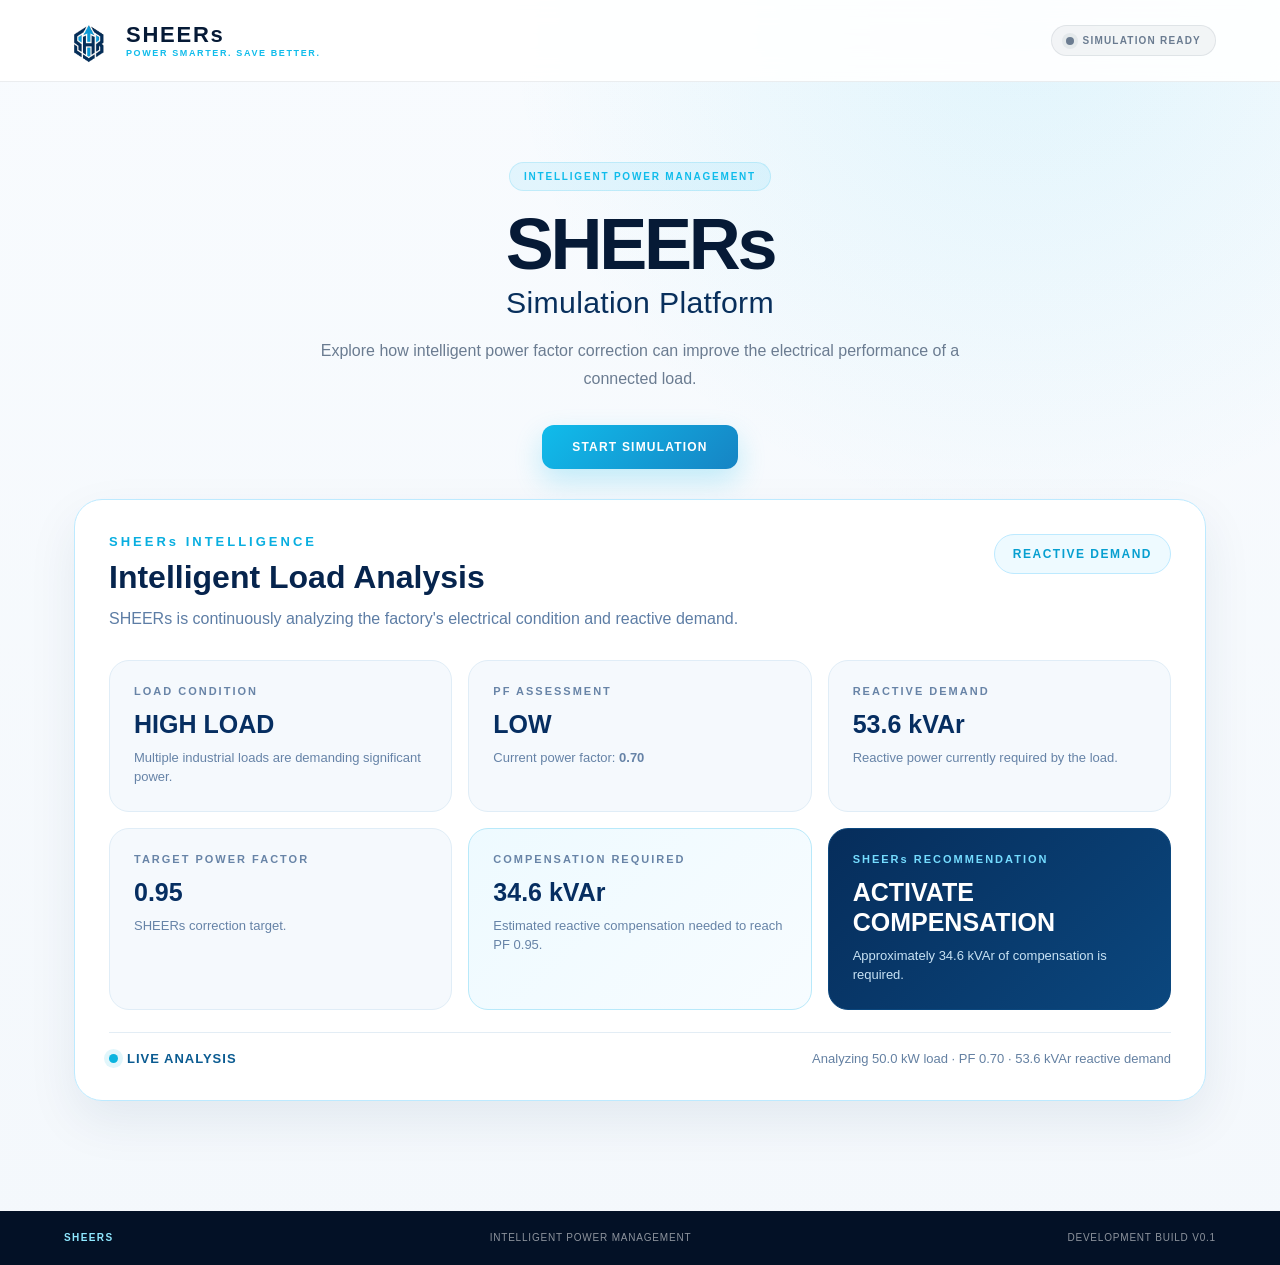
==== index.html @ 69735967 "Initial SHEERs simulator website" ====
<!DOCTYPE html>
<html lang="en">

<head>

    <meta charset="UTF-8">

    <meta
        name="viewport"
        content="width=device-width, initial-scale=1.0"
    >

    <title>SHEERs Simulator</title>

    <link
        rel="stylesheet"
        href="css/style.css"
    >

</head>


<body>

<div id="app">


    <!-- =====================================================
         HEADER
         ===================================================== -->

    <header class="app-header">

        <div class="brand">

            <img
                src="assets/sheers-logo.png"
                alt="SHEERs Logo"
                class="brand-logo"
            >

            <div class="brand-text">

                <h1>SHEERs</h1>

                <p>
                    Power Smarter. Save Better.
                </p>

            </div>

        </div>


        <div class="system-status">

            <span
                class="status-indicator"
                id="statusIndicator"
            ></span>

            <span id="systemStatus">
                SIMULATION READY
            </span>

        </div>

    </header>



    <!-- =====================================================
         MAIN APPLICATION
         ===================================================== -->

    <main class="main-content">


        <!-- =================================================
             WELCOME STATE
             ================================================= -->

        <section
            id="welcomeState"
            class="application-state active-state"
        >

            <div class="welcome-section">

                <p class="eyebrow">
                    INTELLIGENT POWER MANAGEMENT
                </p>


                <h2>

                    SHEERs

                    <span>
                        Simulation Platform
                    </span>

                </h2>


                <p class="welcome-description">

                    Explore how intelligent power factor
                    correction can improve the electrical
                    performance of a connected load.

                </p>


                <button
                    id="startSimulation"
                    class="primary-button"
                >

                    Start Simulation

                </button>

            </div>

        </section>



        <!-- =================================================
     RUNNING STATE — FACTORY SCENARIO
     ================================================= -->

<section
    id="runningState"
    class="application-state"
>

    <div class="factory-container">

        <!-- Factory Header -->

        <div class="factory-heading">

            <div>

                <p class="eyebrow">
                    INDUSTRIAL LOAD SIMULATION
                </p>

                <h2>
                    Factory Power System
                </h2>

                <p class="state-description">

                    Three common industrial loads are
                    operating simultaneously. Watch how
                    the electrical demand changes.

                </p>

            </div>


            <div class="factory-status">

                <span class="factory-status-dot"></span>

                FACTORY ONLINE

            </div>

        </div>



        <!-- Main Factory Area -->

        <div class="factory-layout">


            <!-- LOADS -->

            <div class="loads-panel">

                <div class="panel-heading">

                    <div>

                        <span class="panel-label">
                            CONNECTED LOADS
                        </span>

                        <h3>
                            Industrial Equipment
                        </h3>

                    </div>

                    <span class="load-count">
                        03 LOADS
                    </span>

                </div>



                <!-- Motor -->

                <div class="load-card">

                    <div class="load-icon">
                        M
                    </div>

                    <div class="load-information">

                        <div class="load-title-row">

                            <strong>
                                Induction Motor
                            </strong>

                            <span class="load-running">
                                RUNNING
                            </span>

                        </div>

                        <p>
                            Production drive
                        </p>

                        <div class="load-bar">

                            <span
                                style="width: 82%"
                            ></span>

                        </div>

                    </div>

                    <strong class="load-power">
                        22 kW
                    </strong>

                </div>



                <!-- Compressor -->

                <div class="load-card">

                    <div class="load-icon">
                        C
                    </div>

                    <div class="load-information">

                        <div class="load-title-row">

                            <strong>
                                Air Compressor
                            </strong>

                            <span class="load-running">
                                RUNNING
                            </span>

                        </div>

                        <p>
                            Pneumatic system
                        </p>

                        <div class="load-bar">

                            <span
                                style="width: 68%"
                            ></span>

                        </div>

                    </div>

                    <strong class="load-power">
                        18 kW
                    </strong>

                </div>



                <!-- Pump -->

                <div class="load-card">

                    <div class="load-icon">
                        P
                    </div>

                    <div class="load-information">

                        <div class="load-title-row">

                            <strong>
                                Industrial Pump
                            </strong>

                            <span class="load-running">
                                RUNNING
                            </span>

                        </div>

                        <p>
                            Cooling & circulation
                        </p>

                        <div class="load-bar">

                            <span
                                style="width: 56%"
                            ></span>

                        </div>

                    </div>

                    <strong class="load-power">
                        10 kW
                    </strong>

                </div>

            </div>



            <!-- ELECTRICAL CONDITION -->

            <div class="electrical-panel">

                <div class="panel-heading">

                    <div>

                        <span class="panel-label">
                            ELECTRICAL CONDITION
                        </span>

                        <h3>
                            Before Correction
                        </h3>

                    </div>

                    <span class="condition-badge">
                        ATTENTION
                    </span>

                </div>



                <div class="metric-main">

                    <span>
                        POWER FACTOR
                    </span>

                    <strong id="powerFactorValue">
    0.68
</strong>

                    <div class="metric-scale">

                        <span
                            style="width: 68%"
                        ></span>

                    </div>

                    <p>
                        Significant reactive demand
                    </p>

                </div>



                <div class="metric-row">

                    <div>

                        <span>
                            REAL POWER
                        </span>

                        <strong id="realPowerValue">
                            50 kW
                        </strong>

                    </div>

                    <div>

                        <span>
                            APPARENT POWER
                        </span>

                        <strong id="apparentPowerValue">
                            73.5 kVA
                        </strong>

                    </div>

                </div>



                <div class="metric-row">

                    <div>

                        <span>
                            REACTIVE POWER
                        </span>

                        <strong id="reactivePowerValue">
                            53.9 kVAr
                        </strong>

                    </div>

                    <div>

                        <span>
                            SYSTEM STATE
                        </span>

                        <strong id="systemStateValue">
                            UNCORRECTED
                        </strong>

                    </div>

                </div>



                <div class="problem-message">

                    <div class="problem-symbol">
                        !
                    </div>

                    <div>

                        <strong>
                            Reactive power is present
                        </strong>

                        <p>
                            The equipment needs more
                            apparent power than the useful
                            work alone requires.
                        </p>

                    </div>

                </div>



                <button
                    id="activateSheers"
                    class="primary-button"
                >

                    Activate SHEERs

                </button>

            </div>

        </div>



        <!-- Bottom Explanation -->

        <div class="factory-explanation">

            <span>
                WHAT'S HAPPENING?
            </span>

            <p>

                The machines are doing useful work,
                but their inductive nature also creates
                reactive power. This increases the
                apparent power the electrical system
                must supply.

            </p>

        </div>

    </div>

</section>


        <!-- =================================================
             ACTIVE STATE
             ================================================= -->

        <section
            id="activeState"
            class="application-state"
        >

            <div class="state-container">

                <p class="eyebrow">
                    SHEERs ACTIVE
                </p>


                <h2>
                    Intelligent correction enabled
                </h2>


                <p class="state-description">

                    SHEERs is actively monitoring and
                    correcting the simulated electrical system.

                </p>


                <div class="state-card active-card">

                    <div class="active-indicator">

                        <span></span>

                        SYSTEM ACTIVE

                    </div>


                    <h3>
                        Power factor correction running
                    </h3>


                    <p>
                        Electrical parameters are being
                        continuously monitored.
                    </p>

                </div>


                <button
                    id="showResults"
                    class="primary-button"
                >

                    View Results

                </button>

            </div>

        </section>



        <!-- =================================================
             RESULTS STATE
             ================================================= -->

        <section
            id="resultsState"
            class="application-state"
        >

            <div class="state-container">

                <p class="eyebrow">
                    SIMULATION RESULTS
                </p>


                <h2>
                    SHEERs Performance
                </h2>


                <p class="state-description">

                    Simulation completed successfully.

                </p>


                <div class="results-grid">


                    <div class="result-card">

                        <span>
                            POWER FACTOR
                        </span>

                        <strong>
                            0.95
                        </strong>

                    </div>


                    <div class="result-card">

                        <span>
                            APPARENT POWER
                        </span>

                        <strong>
                            52.6 kVA
                        </strong>

                    </div>


                    <div class="result-card">

                        <span>
                            REACTIVE POWER
                        </span>

                        <strong>
                            16.4 kVAr
                        </strong>

                    </div>


                    <div class="result-card">

                        <span>
                            SYSTEM STATUS
                        </span>

                        <strong>
                            OPTIMIZED
                        </strong>

                    </div>


                </div>


                <button
                    id="restartSimulation"
                    class="secondary-button"
                >

                    Run Again

                </button>

            </div>

        </section>

    </main>



    <!-- =====================================================
         FOOTER
         ===================================================== -->

    <footer class="app-footer">

        <span>
            SHEERs
        </span>

        <span>
            Intelligent Power Management
        </span>

        <span>
            DEVELOPMENT BUILD v0.1
        </span>

    </footer>


</div>


<script src="js/app.js"></script>

</body>

</html>
---- css/style.css ----
/* =========================================================
   SHEERs Simulator
   Phase 1.3 — Visual System
   ========================================================= */


/* =========================================================
   1. DESIGN TOKENS
   ========================================================= */

:root {

    /* SHEERs Brand */
    --sheers-navy: #061A36;
    --sheers-deep-navy: #031126;
    --sheers-blue: #082F5C;
    --sheers-cyan: #10BCEB;
    --sheers-light-cyan: #8FE8FF;

    /* Neutrals */
    --white: #FFFFFF;
    --off-white: #F4F8FC;
    --text-dark: #0B1F38;
    --text-muted: #6B7C91;

    /* UI */
    --border-light: rgba(16, 188, 235, 0.18);
    --card-shadow: 0 18px 50px rgba(3, 17, 38, 0.12);

    /* Shape */
    --radius-small: 10px;
    --radius-medium: 18px;
    --radius-large: 26px;

    /* Animation */
    --transition-fast: 0.2s ease;
    --transition-normal: 0.35s ease;
}


/* =========================================================
   2. RESET
   ========================================================= */

* {
    margin: 0;
    padding: 0;
    box-sizing: border-box;
}


html {
    scroll-behavior: smooth;
}


body {
    min-height: 100vh;

    font-family:
        Inter,
        "Segoe UI",
        Roboto,
        Helvetica,
        Arial,
        sans-serif;

    background: var(--off-white);

    color: var(--text-dark);

    -webkit-font-smoothing: antialiased;
}


/* =========================================================
   3. APPLICATION CONTAINER
   ========================================================= */

#app {
    min-height: 100vh;

    display: flex;
    flex-direction: column;

    background:
        radial-gradient(
            circle at 80% 0%,
            rgba(16, 188, 235, 0.10),
            transparent 32%
        ),
        linear-gradient(
            180deg,
            #F8FBFE 0%,
            #F4F8FC 100%
        );
}


/* =========================================================
   4. HEADER
   ========================================================= */

.app-header {
    width: 100%;

    min-height: 82px;

    display: flex;
    align-items: center;
    justify-content: space-between;

    padding: 0 5vw;

    background: rgba(255, 255, 255, 0.90);

    border-bottom: 1px solid rgba(6, 26, 54, 0.08);

    backdrop-filter: blur(14px);

    position: relative;
    z-index: 10;
}


/* =========================================================
   5. BRAND
   ========================================================= */

.brand {
    display: flex;
    align-items: center;

    gap: 14px;
}


.brand-logo {
    width: 48px;
    height: 48px;

    object-fit: contain;

    display: block;
}


.brand-text {
    display: flex;
    flex-direction: column;

    gap: 2px;
}


.brand-text h1 {
    font-size: 22px;

    font-weight: 800;

    letter-spacing: 0.08em;

    line-height: 1;

    color: var(--sheers-navy);
}


.brand-text p {
    font-size: 9px;

    font-weight: 600;

    letter-spacing: 0.18em;

    text-transform: uppercase;

    color: var(--sheers-cyan);
}


/* =========================================================
   6. SYSTEM STATUS
   ========================================================= */

.system-status {
    display: flex;
    align-items: center;

    gap: 9px;

    padding: 9px 14px;

    border-radius: 999px;

    background: rgba(6, 26, 54, 0.045);

    border: 1px solid rgba(6, 26, 54, 0.08);

    color: var(--text-muted);

    font-size: 10px;

    font-weight: 700;

    letter-spacing: 0.12em;

    white-space: nowrap;
}


.status-indicator {
    width: 8px;
    height: 8px;

    border-radius: 50%;

    background: var(--text-muted);

    box-shadow:
        0 0 0 4px rgba(107, 124, 145, 0.10);
}


/* =========================================================
   7. MAIN CONTENT
   ========================================================= */

.main-content {
    width: min(1200px, 90%);

    margin: 0 auto;

    flex: 1;

    display: flex;
    flex-direction: column;

    justify-content: center;

    padding: 80px 0;
}


/* =========================================================
   8. WELCOME SECTION
   ========================================================= */

.welcome-section {
    max-width: 760px;

    margin: 0 auto;

    text-align: center;
}


.eyebrow {
    display: inline-block;

    margin-bottom: 18px;

    padding: 8px 14px;

    border-radius: 999px;

    background: rgba(16, 188, 235, 0.09);

    border: 1px solid rgba(16, 188, 235, 0.16);

    color: var(--sheers-cyan);

    font-size: 10px;

    font-weight: 800;

    letter-spacing: 0.18em;

    text-transform: uppercase;
}


.welcome-section h2 {
    margin-bottom: 20px;

    font-size: clamp(42px, 6vw, 72px);

    line-height: 0.98;

    font-weight: 800;

    letter-spacing: -0.045em;

    color: var(--sheers-navy);
}


.welcome-section h2 span {
    display: block;

    margin-top: 8px;

    font-size: 0.42em;

    font-weight: 500;

    letter-spacing: 0.01em;

    color: var(--sheers-blue);
}


.welcome-description {
    max-width: 650px;

    margin: 0 auto 32px;

    font-size: 16px;

    line-height: 1.75;

    color: var(--text-muted);
}


/* =========================================================
   9. PRIMARY BUTTON
   ========================================================= */

/* =========================================================
   PRIMARY BUTTON SYSTEM
   ========================================================= */

.primary-button {

    display: inline-flex;

    align-items: center;
    justify-content: center;

    min-width: 190px;

    padding: 15px 30px;

    border: none;

    border-radius: 12px;

    background:
        linear-gradient(
            135deg,
            var(--sheers-cyan),
            #1684C4
        );

    color: var(--white);

    font-family: inherit;

    font-size: 12px;

    font-weight: 800;

    letter-spacing: 0.10em;

    text-transform: uppercase;

    cursor: pointer;

    box-shadow:
        0 12px 28px
        rgba(16, 188, 235, 0.24);

    transition:
        transform 0.2s ease,
        box-shadow 0.2s ease,
        filter 0.2s ease;

}


.primary-button:hover {

    transform: translateY(-3px);

    box-shadow:
        0 17px 35px
        rgba(16, 188, 235, 0.32);

    filter: brightness(1.06);

}


.primary-button:active {

    transform: translateY(-1px);

    box-shadow:
        0 9px 20px
        rgba(16, 188, 235, 0.22);

}


.primary-button:focus-visible {

    outline: 3px solid
        rgba(16, 188, 235, 0.25);

    outline-offset: 4px;

}


/* =========================================================
   10. SIMULATION AREA
   ========================================================= */

.simulation-area {
    width: 100%;

    margin-top: 60px;
}


.placeholder-card {
    width: min(720px, 100%);

    margin: 0 auto;

    padding: 34px;

    text-align: center;

    background: rgba(255, 255, 255, 0.82);

    border: 1px solid var(--border-light);

    border-radius: var(--radius-medium);

    box-shadow: var(--card-shadow);

    backdrop-filter: blur(12px);

    animation: cardAppear 0.4s ease;
}


.placeholder-card h3 {
    margin-bottom: 10px;

    color: var(--sheers-navy);

    font-size: 20px;

    font-weight: 750;
}


.placeholder-card p {
    color: var(--text-muted);

    font-size: 14px;

    line-height: 1.6;
}


/* =========================================================
   11. FOOTER
   ========================================================= */

.app-footer {
    min-height: 54px;

    width: 100%;

    display: flex;
    align-items: center;
    justify-content: space-between;

    padding: 0 5vw;

    background: var(--sheers-deep-navy);

    color: rgba(255, 255, 255, 0.55);

    font-size: 10px;

    letter-spacing: 0.08em;

    text-transform: uppercase;
}


.app-footer span:first-child {
    color: var(--sheers-light-cyan);

    font-weight: 800;

    letter-spacing: 0.14em;
}


/* =========================================================
   12. ANIMATIONS
   ========================================================= */

@keyframes cardAppear {

    from {
        opacity: 0;

        transform: translateY(12px);
    }

    to {
        opacity: 1;

        transform: translateY(0);
    }
}


/* =========================================================
   13. RESPONSIVE DESIGN
   ========================================================= */

@media (max-width: 700px) {

    .app-header {
        min-height: 72px;

        padding: 0 22px;
    }


    .brand-logo {
        width: 40px;
        height: 40px;
    }


    .brand-text h1 {
        font-size: 18px;
    }


    .brand-text p {
        display: none;
    }


    .system-status {
        padding: 7px 10px;

        font-size: 8px;
    }


    .main-content {
        width: 88%;

        padding: 60px 0;
    }


    .welcome-section h2 {
        font-size: 48px;
    }


    .welcome-description {
        font-size: 14px;
    }


    .app-footer {
        min-height: auto;

        padding: 18px 22px;

        flex-direction: column;

        gap: 8px;

        text-align: center;
    }
}
/* =========================================================
   SHEERs Responsive Foundation
   Mobile + Tablet Optimization
   ========================================================= */

@media (max-width: 900px) {

    .main-content {
        width: min(92%, 760px);
        padding: 65px 0;
    }

    .welcome-section {
        max-width: 680px;
    }

    .welcome-section h2 {
        font-size: clamp(42px, 9vw, 64px);
    }

    .simulation-area {
        margin-top: 45px;
    }
}


@media (max-width: 600px) {

    body {
        overflow-x: hidden;
    }

    .app-header {
        min-height: 68px;
        padding: 0 18px;
    }

    .brand {
        gap: 10px;
    }

    .brand-logo {
        width: 38px;
        height: 38px;
    }

    .brand-text h1 {
        font-size: 18px;
    }

    .system-status {
        padding: 7px 9px;
        gap: 6px;
        font-size: 8px;
        letter-spacing: 0.08em;
    }

    .status-indicator {
        width: 7px;
        height: 7px;
    }

    .main-content {
        width: 90%;
        padding: 55px 0 45px;
    }

    .eyebrow {
        margin-bottom: 16px;
        padding: 7px 11px;
        font-size: 8px;
        letter-spacing: 0.14em;
    }

    .welcome-section h2 {
        font-size: clamp(40px, 13vw, 58px);
        letter-spacing: -0.05em;
    }

    .welcome-section h2 span {
        margin-top: 10px;
        font-size: 0.40em;
        line-height: 1.2;
    }

    .welcome-description {
        margin-bottom: 28px;
        font-size: 14px;
        line-height: 1.65;
    }

    #startSimulation {
        width: 100%;
        max-width: 320px;
        padding: 15px 22px;
    }

    .simulation-area {
        margin-top: 38px;
    }

    .placeholder-card {
        padding: 26px 20px;
        border-radius: 16px;
    }

    .placeholder-card h3 {
        font-size: 18px;
    }

    .placeholder-card p {
        font-size: 13px;
    }

    .app-footer {
        padding: 18px 20px;
        gap: 7px;
        font-size: 8px;
        line-height: 1.5;
    }
}


@media (max-width: 380px) {

    .app-header {
        padding: 0 14px;
    }

    .brand-logo {
        width: 34px;
        height: 34px;
    }

    .brand-text h1 {
        font-size: 16px;
    }

    .system-status {
        padding: 6px 7px;
        font-size: 7px;
    }

    .main-content {
        width: 92%;
    }

    .welcome-section h2 {
        font-size: 39px;
    }

    .welcome-description {
        font-size: 13px;
    }
}
/* =========================================================
   Application States
   ========================================================= */

.application-state {
    display: none;
    width: 100%;
}


.application-state.active-state {
    display: block;

    animation: stateEnter 0.45s ease;
}


/* =========================================================
   State Containers
   ========================================================= */

.state-container {

    width: min(1000px, 100%);

    margin: 0 auto;

    text-align: center;
}


.state-container h2 {

    margin-bottom: 18px;

    font-size: clamp(
        36px,
        5vw,
        58px
    );

    line-height: 1;

    font-weight: 800;

    letter-spacing: -0.04em;

    color: var(--sheers-navy);

}


.state-description {

    max-width: 620px;

    margin: 0 auto 35px;

    color: var(--text-muted);

    font-size: 15px;

    line-height: 1.7;

}


/* =========================================================
   State Card
   ========================================================= */

.state-card {

    width: min(650px, 100%);

    margin: 0 auto 30px;

    padding: 40px 30px;

    background: rgba(
        255,
        255,
        255,
        0.85
    );

    border:

        1px solid
        var(--border-light);

    border-radius:
        var(--radius-medium);

    box-shadow:
        var(--card-shadow);

}


.state-card h3 {

    margin-bottom: 10px;

    color: var(--sheers-navy);

    font-size: 20px;

}


.state-card p {

    color: var(--text-muted);

    font-size: 14px;

}


/* =========================================================
   Loading Orb
   ========================================================= */

.loading-orb {

    width: 70px;

    height: 70px;

    margin: 0 auto 25px;

    display: flex;

    align-items: center;

    justify-content: center;

    border-radius: 50%;

    background:

        rgba(
            16,
            188,
            235,
            0.08
        );

    border:

        1px solid
        rgba(
            16,
            188,
            235,
            0.25
        );

}


.loading-orb span {

    width: 18px;

    height: 18px;

    border-radius: 50%;

    background:
        var(--sheers-cyan);

    box-shadow:

        0 0 20px
        rgba(
            16,
            188,
            235,
            0.7
        );

    animation:
        pulseOrb 1.5s
        infinite ease-in-out;

}


/* =========================================================
   Active System
   ========================================================= */

.active-card {

    border-color:
        rgba(
            16,
            188,
            235,
            0.35
        );

}


.active-indicator {

    display: inline-flex;

    align-items: center;

    gap: 8px;

    margin-bottom: 22px;

    padding: 8px 13px;

    border-radius: 999px;

    background:

        rgba(
            16,
            188,
            235,
            0.08
        );

    color:
        var(--sheers-cyan);

    font-size: 9px;

    font-weight: 800;

    letter-spacing: 0.13em;

}


.active-indicator span {

    width: 7px;

    height: 7px;

    border-radius: 50%;

    background:
        var(--sheers-cyan);

    box-shadow:

        0 0 10px
        rgba(
            16,
            188,
            235,
            0.7
        );

}


/* =========================================================
   Results Grid
   ========================================================= */

.results-grid {

    width: 100%;

    display: grid;

    grid-template-columns:
        repeat(
            4,
            1fr
        );

    gap: 16px;

    margin-bottom: 32px;

}


.result-card {

    padding: 26px 18px;

    background:
        rgba(
            255,
            255,
            255,
            0.88
        );

    border:
        1px solid
        var(--border-light);

    border-radius:
        var(--radius-medium);

    box-shadow:
        0 12px 35px
        rgba(
            3,
            17,
            38,
            0.08
        );

}


.result-card span {

    display: block;

    margin-bottom: 12px;

    color:
        var(--text-muted);

    font-size: 9px;

    font-weight: 800;

    letter-spacing: 0.12em;

}


.result-card strong {

    display: block;

    color:
        var(--sheers-navy);

    font-size: 24px;

    font-weight: 800;

}


/* =========================================================
   Secondary Button
   ========================================================= */

.secondary-button {

    padding: 13px 26px;

    border:

        1px solid
        rgba(
            6,
            26,
            54,
            0.15
        );

    border-radius: 11px;

    background:
        transparent;

    color:
        var(--sheers-navy);

    font-size: 12px;

    font-weight: 800;

    letter-spacing: 0.08em;

    text-transform: uppercase;

    cursor: pointer;

    transition:
        background
        var(--transition-fast),

        border-color
        var(--transition-fast),

        transform
        var(--transition-fast);

}


.secondary-button:hover {

    background:
        rgba(
            16,
            188,
            235,
            0.06
        );

    border-color:
        rgba(
            16,
            188,
            235,
            0.30
        );

    transform:
        translateY(-1px);

}


/* =========================================================
   Status Indicator Active
   ========================================================= */

.status-indicator.status-active {

    background:
        var(--sheers-cyan);

    box-shadow:

        0 0 0 4px
        rgba(
            16,
            188,
            235,
            0.12
        ),

        0 0 12px
        rgba(
            16,
            188,
            235,
            0.6
        );

}


/* =========================================================
   Animations
   ========================================================= */

@keyframes stateEnter {

    from {

        opacity: 0;

        transform:
            translateY(14px);

    }

    to {

        opacity: 1;

        transform:
            translateY(0);

    }

}


@keyframes pulseOrb {

    0%,
    100% {

        transform:
            scale(0.85);

        opacity: 0.65;

    }

    50% {

        transform:
            scale(1.15);

        opacity: 1;

    }

}


/* =========================================================
   Responsive Results
   ========================================================= */

@media (max-width: 800px) {

    .results-grid {

        grid-template-columns:
            repeat(
                2,
                1fr
            );

    }

}


@media (max-width: 520px) {

    .state-card {

        padding: 30px 20px;

    }


    .results-grid {

        grid-template-columns:
            1fr;

    }


    .result-card {

        padding: 22px;

    }

}
/* =========================================================
   PHASE 1.5 — FACTORY POWER SCENARIO
   ========================================================= */


/* =========================================================
   Factory Container
   ========================================================= */

.factory-container {

    width: min(1120px, 100%);

    margin: 0 auto;

}


.factory-heading {

    display: flex;

    align-items: flex-end;

    justify-content: space-between;

    gap: 30px;

    margin-bottom: 38px;

}


.factory-heading h2 {

    margin-bottom: 12px;

    font-size: clamp(
        34px,
        5vw,
        54px
    );

    line-height: 1;

    font-weight: 800;

    letter-spacing: -0.04em;

    color:
        var(--sheers-navy);

}


.factory-status {

    display: inline-flex;

    align-items: center;

    gap: 9px;

    padding: 10px 14px;

    border-radius: 999px;

    background:
        rgba(
            16,
            188,
            235,
            0.07
        );

    border:
        1px solid
        rgba(
            16,
            188,
            235,
            0.18
        );

    color:
        var(--sheers-blue);

    font-size: 9px;

    font-weight: 800;

    letter-spacing: 0.12em;

    white-space: nowrap;

}


.factory-status-dot {

    width: 8px;

    height: 8px;

    border-radius: 50%;

    background:
        var(--sheers-cyan);

    box-shadow:

        0 0 12px
        rgba(
            16,
            188,
            235,
            0.65
        );

}


/* =========================================================
   Main Factory Layout
   ========================================================= */

.factory-layout {

    display: grid;

    grid-template-columns:
        1fr 1fr;

    gap: 20px;

}


/* =========================================================
   Panels
   ========================================================= */

.loads-panel,
.electrical-panel {

    padding: 28px;

    background:
        rgba(
            255,
            255,
            255,
            0.88
        );

    border:
        1px solid
        var(--border-light);

    border-radius:
        var(--radius-medium);

    box-shadow:
        var(--card-shadow);

}


.panel-heading {

    display: flex;

    align-items: flex-start;

    justify-content: space-between;

    gap: 15px;

    margin-bottom: 24px;

}


.panel-label {

    display: block;

    margin-bottom: 7px;

    color:
        var(--sheers-cyan);

    font-size: 9px;

    font-weight: 800;

    letter-spacing: 0.14em;

}


.panel-heading h3 {

    color:
        var(--sheers-navy);

    font-size: 19px;

    font-weight: 800;

}


.load-count {

    padding: 7px 9px;

    border-radius: 7px;

    background:
        var(--off-white);

    color:
        var(--text-muted);

    font-size: 8px;

    font-weight: 800;

    letter-spacing: 0.08em;

}


/* =========================================================
   Load Cards
   ========================================================= */

.load-card {

    display: grid;

    grid-template-columns:
        42px 1fr auto;

    align-items: center;

    gap: 14px;

    padding: 16px 0;

    border-bottom:
        1px solid
        rgba(
            6,
            26,
            54,
            0.07
        );

}


.load-card:last-child {

    border-bottom: none;

}


.load-icon {

    width: 42px;

    height: 42px;

    display: flex;

    align-items: center;

    justify-content: center;

    border-radius: 11px;

    background:
        linear-gradient(
            135deg,
            var(--sheers-navy),
            var(--sheers-blue)
        );

    color:
        var(--sheers-light-cyan);

    font-size: 14px;

    font-weight: 800;

}


.load-information {

    min-width: 0;

}


.load-title-row {

    display: flex;

    align-items: center;

    gap: 9px;

    margin-bottom: 4px;

}


.load-title-row strong {

    color:
        var(--sheers-navy);

    font-size: 13px;

}


.load-running {

    padding: 3px 6px;

    border-radius: 5px;

    background:
        rgba(
            16,
            188,
            235,
            0.08
        );

    color:
        var(--sheers-cyan);

    font-size: 7px;

    font-weight: 800;

    letter-spacing: 0.08em;

}


.load-information p {

    margin-bottom: 9px;

    color:
        var(--text-muted);

    font-size: 10px;

}


.load-bar {

    width: 100%;

    height: 5px;

    overflow: hidden;

    border-radius: 999px;

    background:
        rgba(
            6,
            26,
            54,
            0.07
        );

}


.load-bar span {

    display: block;

    height: 100%;

    border-radius: inherit;

    background:
        linear-gradient(
            90deg,
            var(--sheers-blue),
            var(--sheers-cyan)
        );

}


.load-power {

    color:
        var(--sheers-navy);

    font-size: 13px;

    white-space: nowrap;

}


/* =========================================================
   Electrical Metrics
   ========================================================= */

.metric-main {

    padding: 22px;

    margin-bottom: 16px;

    border-radius: 14px;

    background:
        linear-gradient(
            135deg,
            rgba(
                6,
                26,
                54,
                0.04
            ),
            rgba(
                16,
                188,
                235,
                0.07
            )
        );

}


.metric-main > span {

    display: block;

    margin-bottom: 4px;

    color:
        var(--text-muted);

    font-size: 9px;

    font-weight: 800;

    letter-spacing: 0.12em;

}


.metric-main strong {

    display: block;

    margin-bottom: 12px;

    color:
        var(--sheers-navy);

    font-size: 42px;

    font-weight: 800;

    line-height: 1;

}


.metric-scale {

    width: 100%;

    height: 7px;

    margin-bottom: 9px;

    overflow: hidden;

    border-radius: 999px;

    background:
        rgba(
            6,
            26,
            54,
            0.08
        );

}


.metric-scale span {

    display: block;

    height: 100%;

    border-radius: inherit;

    background:
        linear-gradient(
            90deg,
            var(--sheers-blue),
            var(--sheers-cyan)
        );

}


.metric-main p {

    color:
        var(--text-muted);

    font-size: 10px;

}


/* =========================================================
   Metric Rows
   ========================================================= */

.metric-row {

    display: grid;

    grid-template-columns:
        1fr 1fr;

    gap: 12px;

    margin-bottom: 12px;

}


.metric-row > div {

    padding: 15px;

    border-radius: 11px;

    background:
        var(--off-white);

}


.metric-row span {

    display: block;

    margin-bottom: 6px;

    color:
        var(--text-muted);

    font-size: 8px;

    font-weight: 800;

    letter-spacing: 0.09em;

}


.metric-row strong {

    color:
        var(--sheers-navy);

    font-size: 15px;

    font-weight: 800;

}


/* =========================================================
   Problem Message
   ========================================================= */

.problem-message {

    display: flex;

    align-items: flex-start;

    gap: 13px;

    margin: 20px 0 22px;

    padding: 15px;

    border-radius: 12px;

    background:
        rgba(
            6,
            26,
            54,
            0.045
        );

    border:
        1px solid
        rgba(
            6,
            26,
            54,
            0.07
        );

}


.problem-symbol {

    width: 28px;

    height: 28px;

    flex-shrink: 0;

    display: flex;

    align-items: center;

    justify-content: center;

    border-radius: 50%;

    background:
        var(--sheers-navy);

    color:
        var(--sheers-light-cyan);

    font-size: 13px;

    font-weight: 900;

}


.problem-message strong {

    display: block;

    margin-bottom: 5px;

    color:
        var(--sheers-navy);

    font-size: 11px;

}


.problem-message p {

    color:
        var(--text-muted);

    font-size: 10px;

    line-height: 1.5;

}


/* =========================================================
   Factory Explanation
   ========================================================= */

.factory-explanation {

    display: flex;

    align-items: center;

    gap: 20px;

    margin-top: 20px;

    padding: 18px 22px;

    border-left:
        3px solid
        var(--sheers-cyan);

    background:
        rgba(
            16,
            188,
            235,
            0.045
        );

}


.factory-explanation > span {

    flex-shrink: 0;

    color:
        var(--sheers-cyan);

    font-size: 8px;

    font-weight: 900;

    letter-spacing: 0.13em;

}


.factory-explanation p {

    color:
        var(--text-muted);

    font-size: 11px;

    line-height: 1.55;

}


/* =========================================================
   Responsive Factory Layout
   ========================================================= */

@media (max-width: 850px) {

    .factory-layout {

        grid-template-columns:
            1fr;

    }

}


@media (max-width: 600px) {

    .factory-heading {

        align-items: flex-start;

        flex-direction: column;

        gap: 15px;

        margin-bottom: 25px;

    }


    .loads-panel,
    .electrical-panel {

        padding: 20px;

    }


    .load-card {

        grid-template-columns:
            38px 1fr;

    }


    .load-icon {

        width: 38px;

        height: 38px;

    }


    .load-power {

        grid-column: 2;

    }


    .metric-main {

        padding: 18px;

    }


    .metric-main strong {

        font-size: 36px;

    }


    .metric-row {

        grid-template-columns:
            1fr;

    }


    .factory-explanation {

        align-items: flex-start;

        flex-direction: column;

        gap: 7px;

    }

}
/* =========================================================
   PHASE 1.7 — SHEERs ACTIVATION EXPERIENCE
   ========================================================= */

.sheers-active-panel {
    width: min(100%, 1100px);
    margin: 0 auto;
    text-align: center;
    padding: 30px 20px 50px;
}


.sheers-stage-badge {
    display: inline-flex;
    align-items: center;
    padding: 10px 18px;
    border-radius: 999px;

    background: #e8f8ff;
    border: 1px solid #bdeeff;

    color: #08aee0;

    font-size: 13px;
    font-weight: 800;

    letter-spacing: 1.8px;
}


.sheers-active-title {
    margin: 28px 0 10px;

    color: #061a3a;

    font-size: clamp(
        38px,
        5vw,
        68px
    );

    line-height: 1.05;
}


.sheers-active-subtitle {
    max-width: 760px;
    margin: 0 auto 35px;

    color: #617797;

    font-size: 17px;
    line-height: 1.6;
}


.sheers-process-card {

    max-width: 900px;

    margin: 0 auto;

    padding: 38px;

    background: #ffffff;

    border: 1px solid #c9edff;

    border-radius: 28px;

    box-shadow:
        0 25px 70px rgba(
            7,
            47,
            92,
            0.10
        );
}


.sheers-process-status {

    color: #071d40;

    font-size: 23px;

    font-weight: 800;

    letter-spacing: 0.5px;
}


.sheers-process-message {

    margin-top: 10px;

    color: #66809e;

    font-size: 16px;

    line-height: 1.5;

    min-height: 48px;
}


.sheers-progress {

    width: 100%;

    height: 8px;

    margin: 28px 0 32px;

    background: #e8eef4;

    border-radius: 999px;

    overflow: hidden;
}


.sheers-progress-bar {

    width: 0%;

    height: 100%;

    background: linear-gradient(
        90deg,
        #073568,
        #10b7e5
    );

    border-radius: 999px;

    transition:
        width 0.45s ease;
}


.sheers-electrical-readings {

    display: grid;

    grid-template-columns:
        repeat(3, 1fr);

    gap: 16px;

    margin-top: 20px;
}


.sheers-reading {

    padding: 22px;

    background: #f4f8fc;

    border-radius: 18px;

    text-align: left;
}


.sheers-reading span {

    display: block;

    margin-bottom: 9px;

    color: #7087a1;

    font-size: 11px;

    font-weight: 800;

    letter-spacing: 1.4px;
}


.sheers-reading strong {

    color: #071d40;

    font-size: 27px;
}


.sheers-switching {

    display: grid;

    grid-template-columns:
        repeat(3, 1fr);

    gap: 14px;

    margin-top: 18px;
}


.sheers-switch {

    display: flex;

    justify-content: space-between;

    align-items: center;

    padding: 15px 17px;

    border: 1px solid #d8e7f0;

    border-radius: 14px;

    background: #ffffff;
}


.sheers-switch span {

    color: #617894;

    font-size: 12px;

    font-weight: 700;
}


.sheers-switch strong {

    color: #8795a5;

    font-size: 12px;

    letter-spacing: 1px;
}


#phase17Results {

    margin-top: 30px;

    min-width: 230px;
}


#phase17Results:disabled {

    opacity: 0.55;

    cursor: not-allowed;
}


@media (
    max-width: 700px
) {

    .sheers-process-card {

        padding: 24px 18px;

        border-radius: 20px;

    }


    .sheers-electrical-readings {

        grid-template-columns: 1fr;

    }


    .sheers-switching {

        grid-template-columns: 1fr;

    }


    .sheers-reading {

        text-align: center;

    }


    .sheers-active-title {

        font-size: 38px;

    }

}
/* =========================================================
   PHASE 1.8 — LIVE ELECTRICAL VISUALIZATION
   ========================================================= */

.sheers-waveform-card {

    margin-top: 24px;

    padding: 26px;

    background: #ffffff;

    border: 1px solid #c9edff;

    border-radius: 22px;

    text-align: left;

}


.sheers-waveform-header {

    display: flex;

    justify-content: space-between;

    align-items: center;

    gap: 20px;

    margin-bottom: 20px;

}


.sheers-waveform-label {

    display: block;

    margin-bottom: 6px;

    color: #08aee0;

    font-size: 11px;

    font-weight: 800;

    letter-spacing: 1.5px;

}


.sheers-waveform-header h3 {

    margin: 0;

    color: #071d40;

    font-size: 20px;

}


.phase-angle-display {

    padding: 10px 15px;

    border-radius: 999px;

    background: #eef8fc;

    border: 1px solid #ccecf7;

    color: #073568;

    font-size: 12px;

    font-weight: 800;

    white-space: nowrap;

}


.sheers-waveform {

    width: 100%;

    height: 230px;

    overflow: hidden;

    border-radius: 16px;

}


#powerFactorCanvas {

    display: block;

    width: 100%;

    height: 100%;

}


.sheers-waveform-legend {

    display: flex;

    gap: 25px;

    margin-top: 14px;

}


.sheers-waveform-legend span {

    display: flex;

    align-items: center;

    gap: 8px;

    color: #637b96;

    font-size: 12px;

    font-weight: 700;

}


.wave-dot {

    width: 9px;

    height: 9px;

    border-radius: 50%;

    display: inline-block;

}


.voltage-dot {

    background: #073568;

}


.current-dot {

    background: #10b7e5;

}


@media (
    max-width: 700px
) {

    .sheers-waveform-card {

        padding: 18px;

    }


    .sheers-waveform-header {

        flex-direction: column;

        align-items: flex-start;

    }


    .sheers-waveform {

        height: 180px;

    }

}
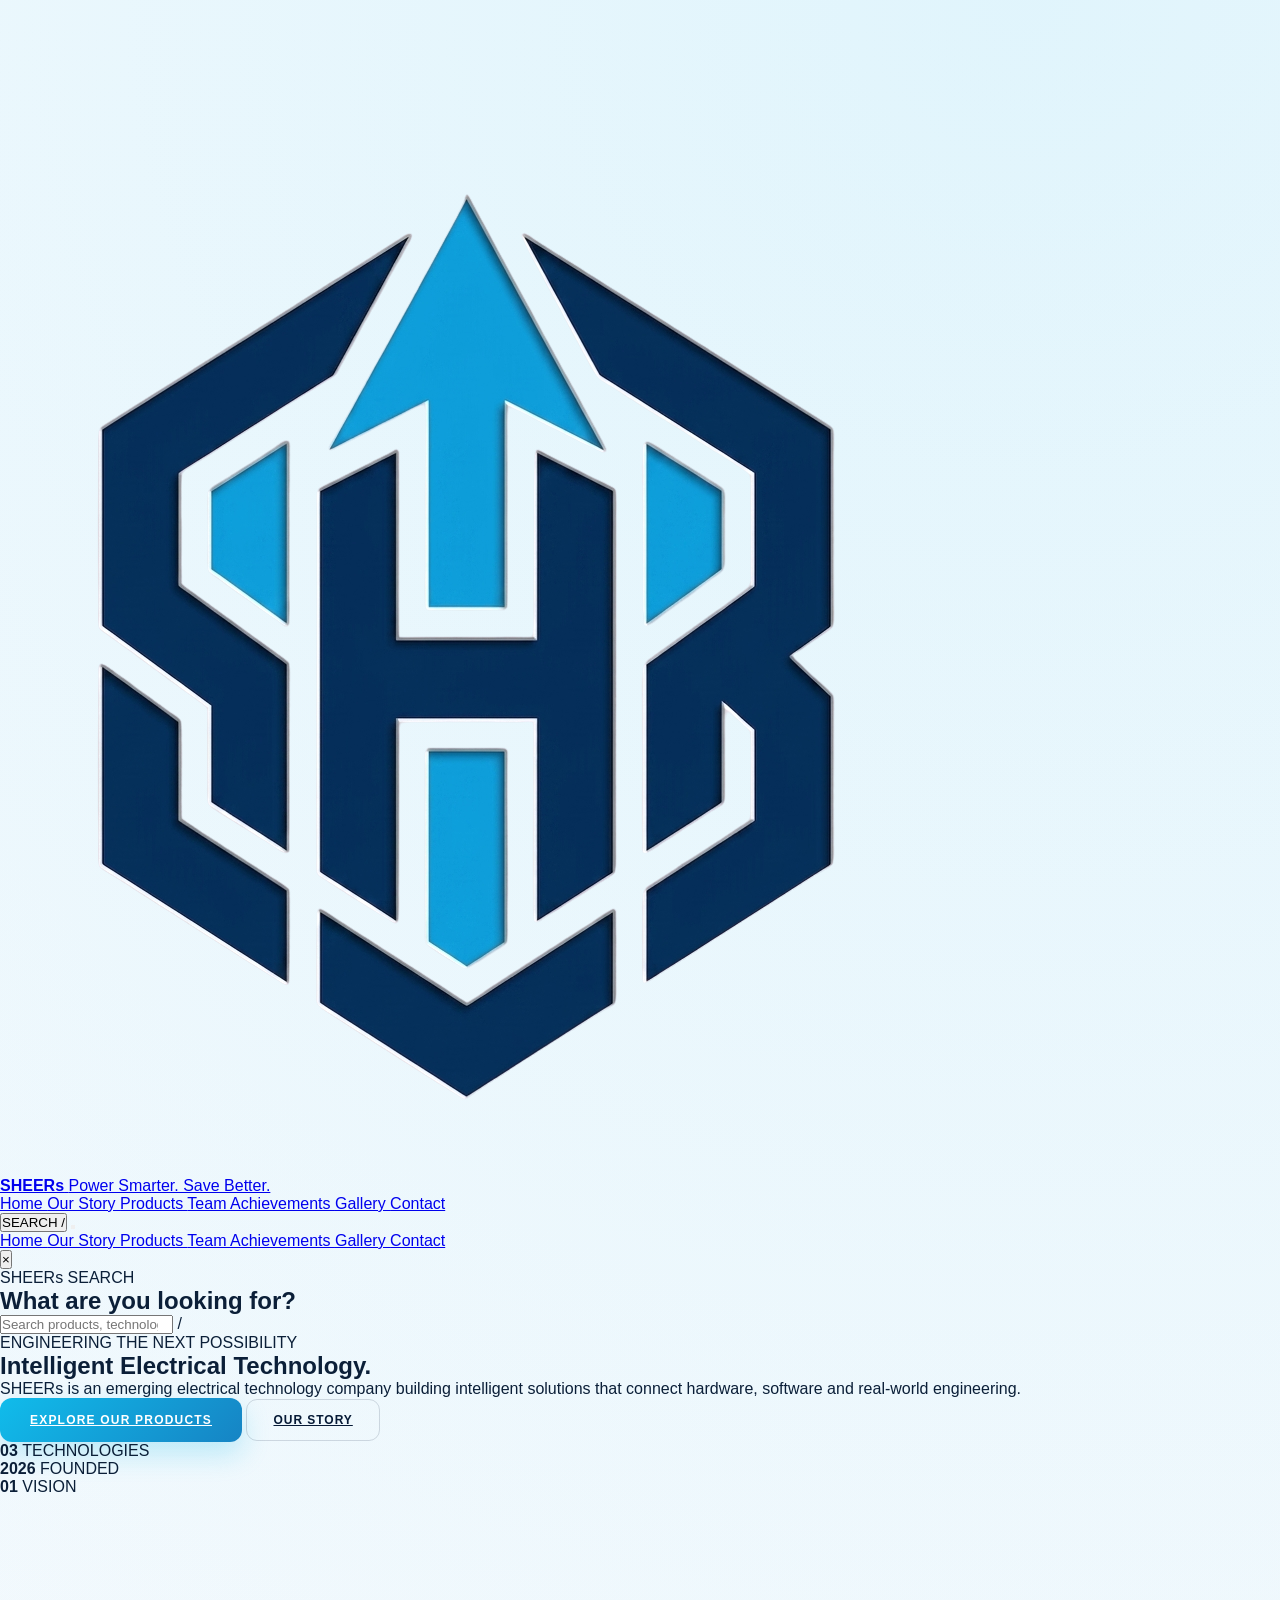
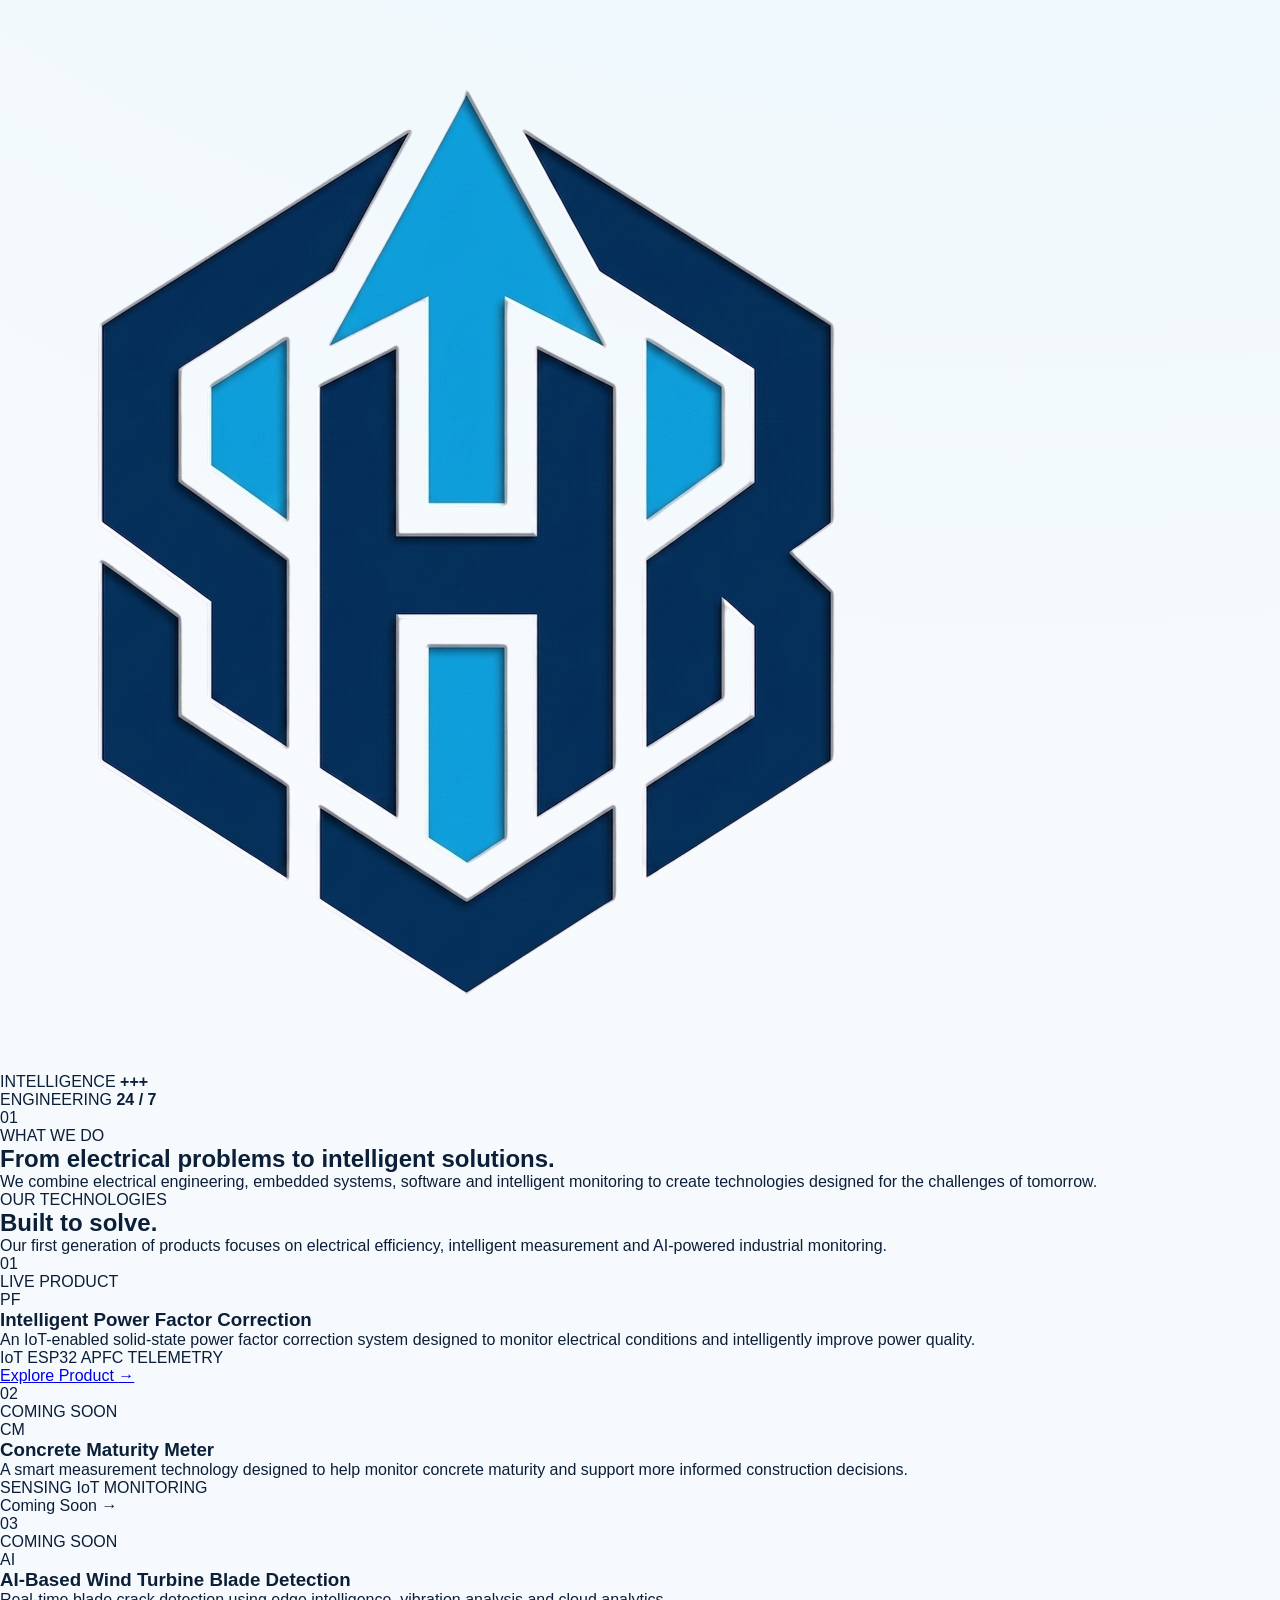
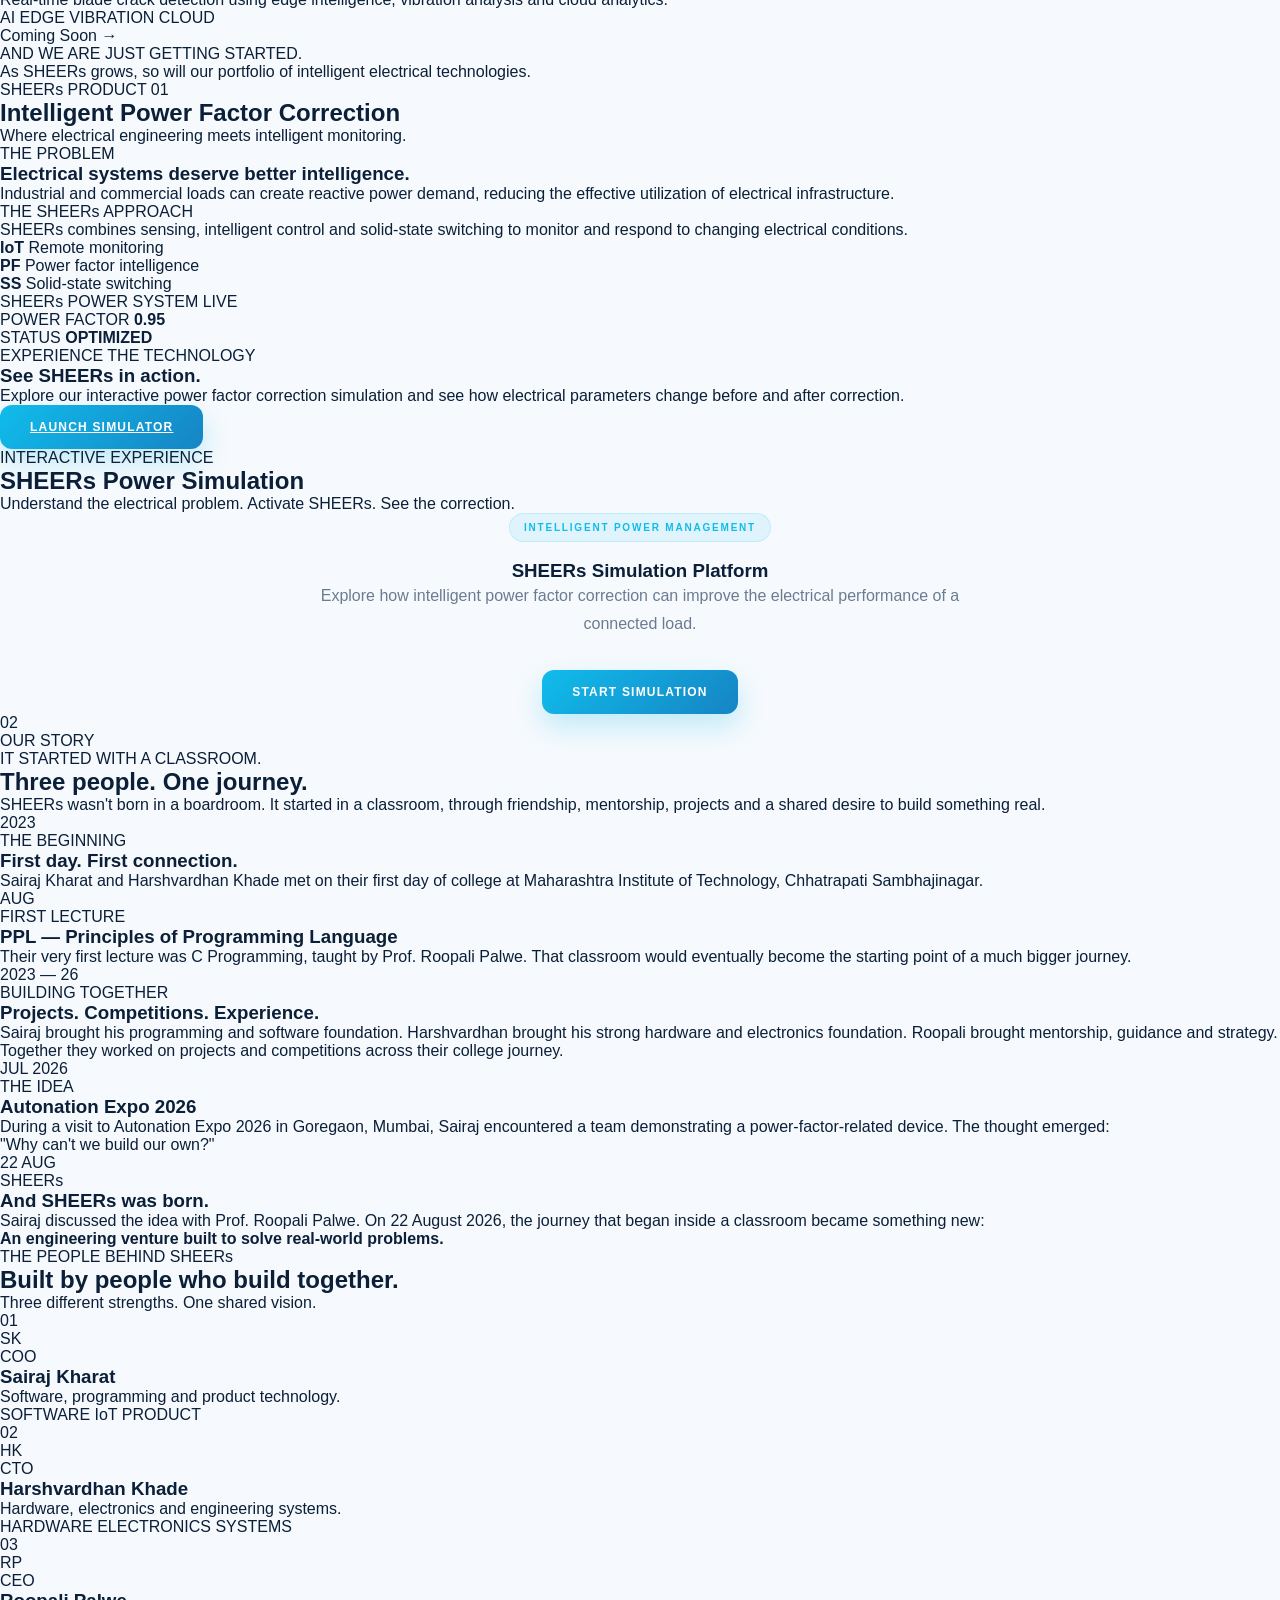
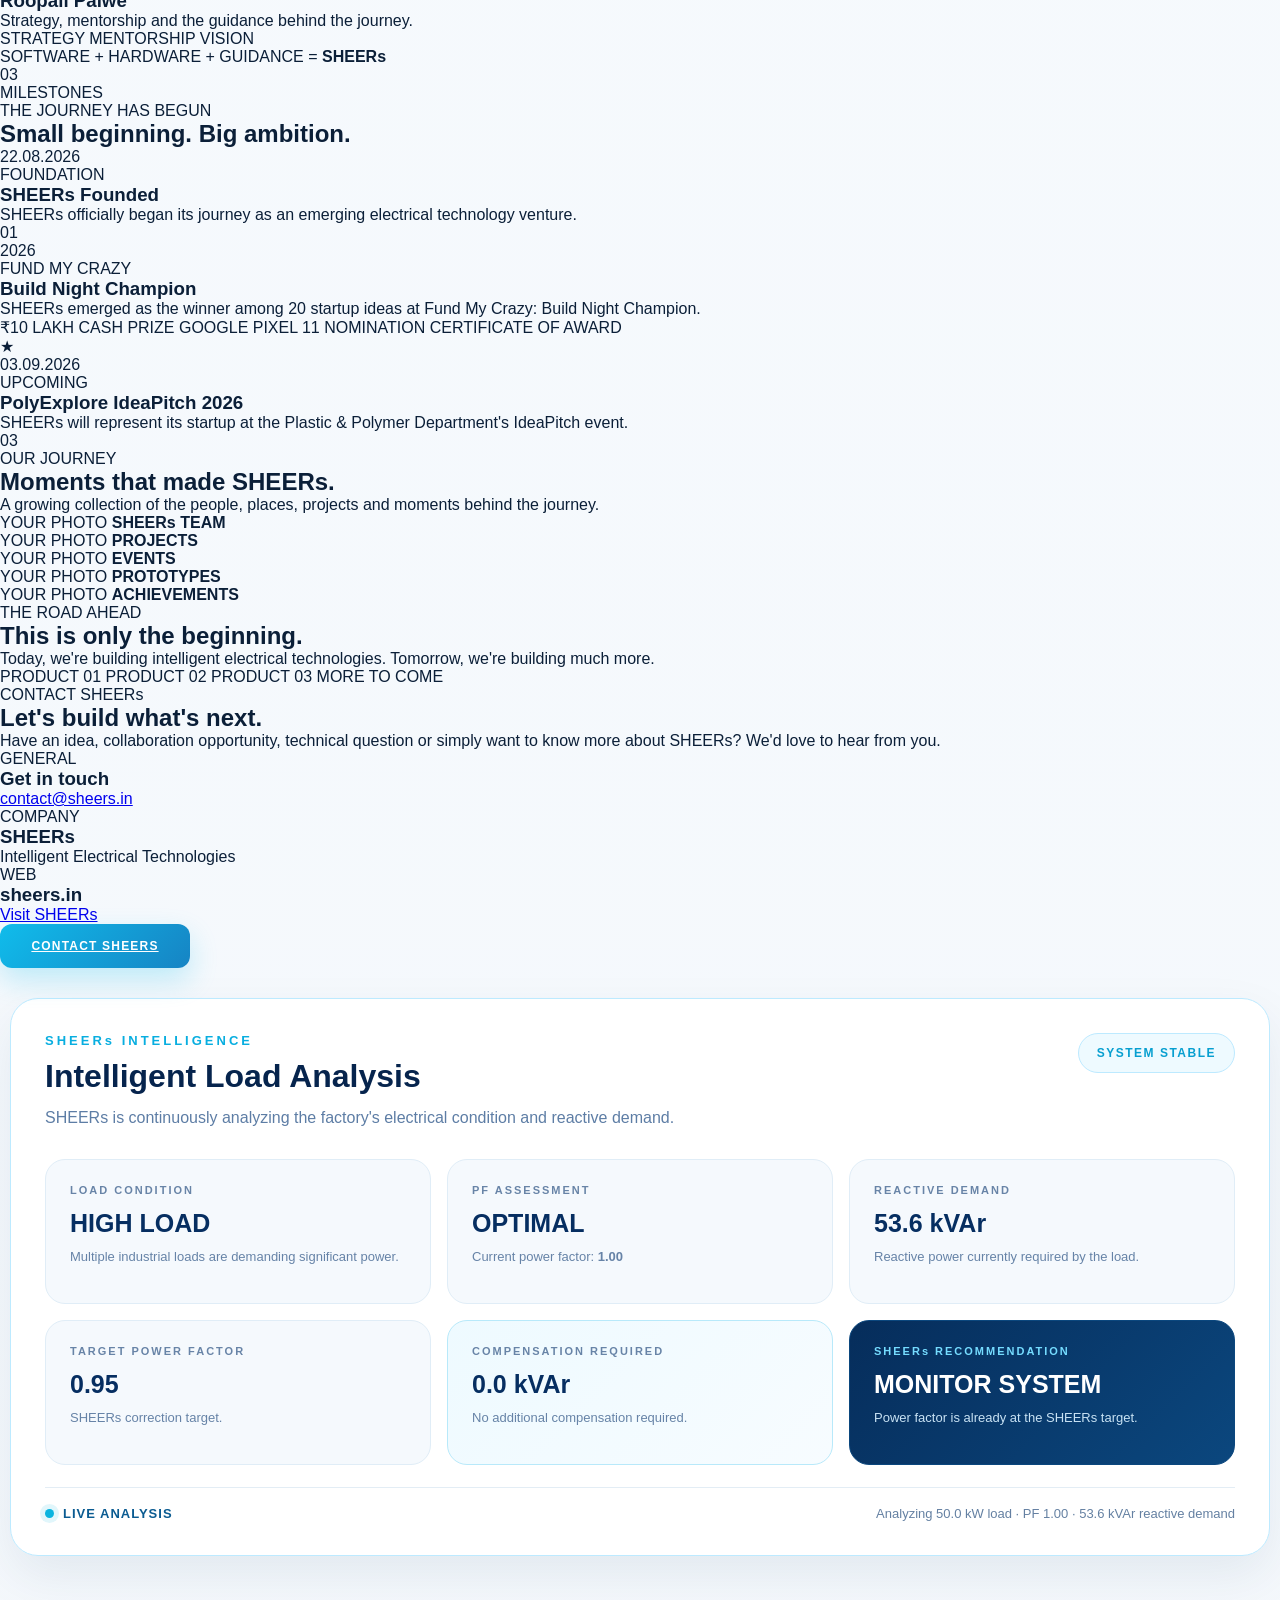
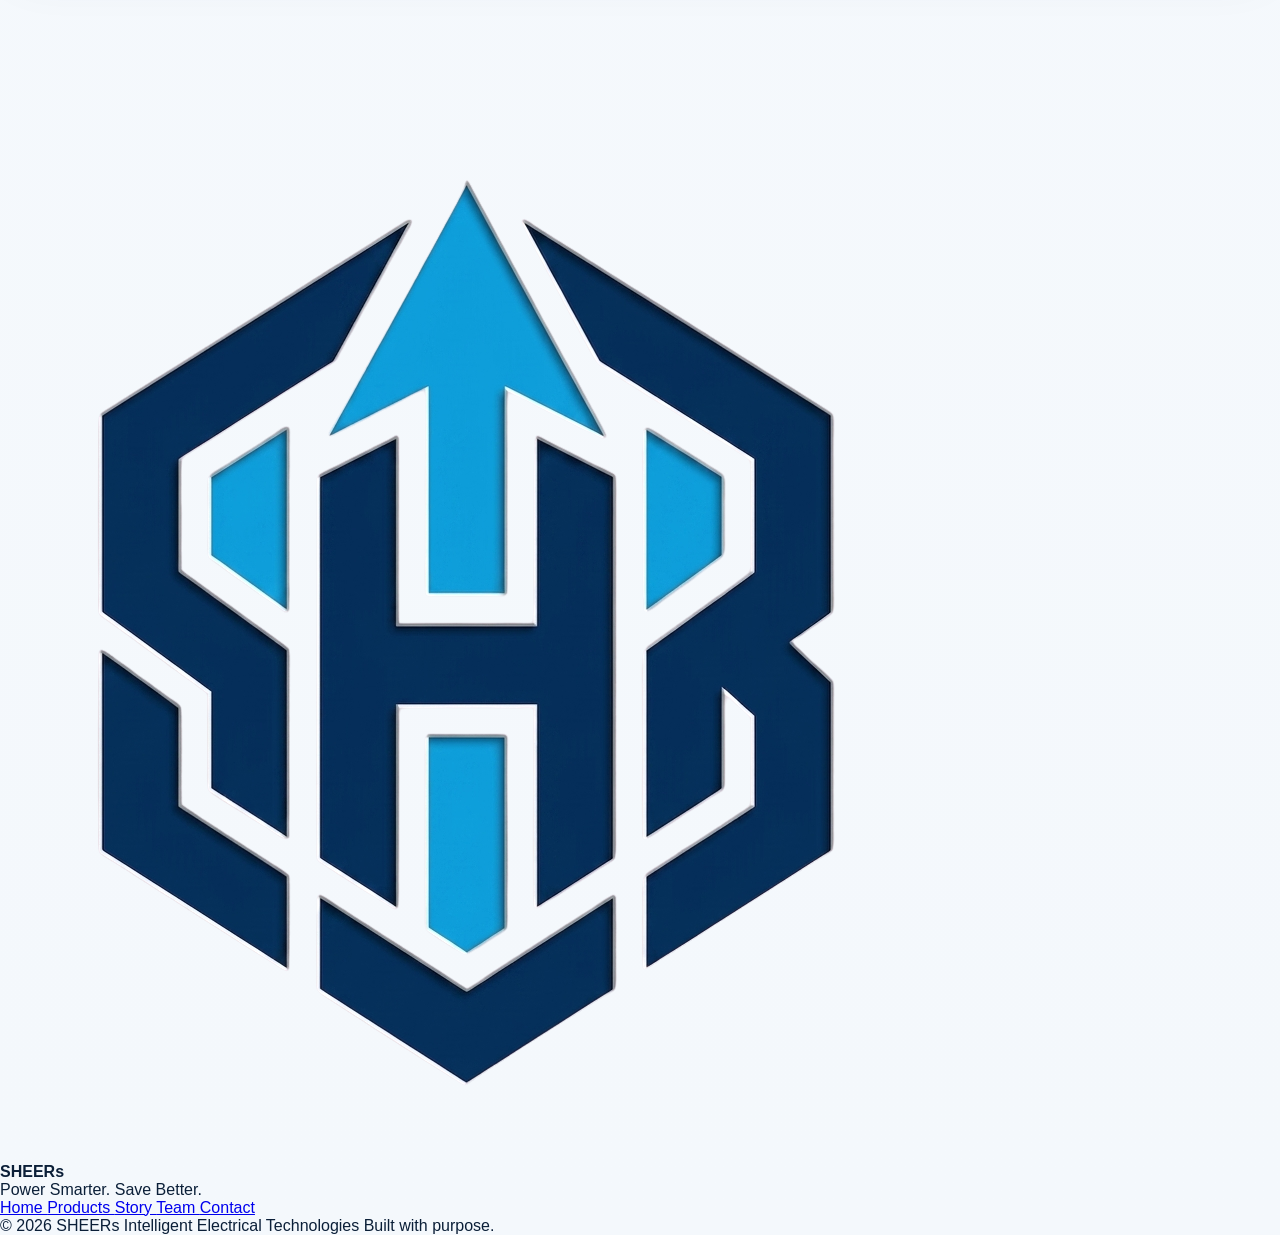
==== commit 8a8ca65f: "Set SHEERs homepage" ====
--- a/index.html
+++ b/index.html
@@ -10,7 +10,17 @@
         content="width=device-width, initial-scale=1.0"
     >
 
-    <title>SHEERs Simulator</title>
+    <meta
+        name="description"
+        content="SHEERs — Building intelligent electrical technologies for a smarter, more efficient future."
+    >
+
+    <meta
+        name="theme-color"
+        content="#061A36"
+    >
+
+    <title>SHEERs | Intelligent Electrical Technologies</title>
 
     <link
         rel="stylesheet"
@@ -26,100 +36,888 @@
 
 
     <!-- =====================================================
-         HEADER
+         NAVIGATION
          ===================================================== -->
 
-    <header class="app-header">
-
-        <div class="brand">
-
-            <img
-                src="assets/sheers-logo.png"
-                alt="SHEERs Logo"
-                class="brand-logo"
+    <header class="site-header">
+
+        <nav class="main-nav">
+
+            <!-- BRAND -->
+
+            <a
+                href="#home"
+                class="site-brand"
             >
 
-            <div class="brand-text">
-
-                <h1>SHEERs</h1>
+                <img
+                    src="assets/sheers-logo.png"
+                    alt="SHEERs Logo"
+                    class="site-logo"
+                >
+
+                <div class="site-brand-text">
+
+                    <strong>SHEERs</strong>
+
+                    <span>
+                        Power Smarter. Save Better.
+                    </span>
+
+                </div>
+
+            </a>
+
+
+            <!-- DESKTOP NAVIGATION -->
+
+            <div class="nav-links">
+
+                <a href="#home">
+                    Home
+                </a>
+
+                <a href="#story">
+                    Our Story
+                </a>
+
+                <a href="#products">
+                    Products
+                </a>
+
+                <a href="#team">
+                    Team
+                </a>
+
+                <a href="#achievements">
+                    Achievements
+                </a>
+
+                <a href="#gallery">
+                    Gallery
+                </a>
+
+                <a href="#contact">
+                    Contact
+                </a>
+
+            </div>
+
+
+            <!-- SEARCH -->
+
+            <button
+                class="nav-search"
+                id="openSearch"
+                aria-label="Search SHEERs"
+            >
+
+                <span>
+                    SEARCH
+                </span>
+
+                <span>
+                    /
+                </span>
+
+            </button>
+
+
+            <!-- MOBILE MENU -->
+
+            <button
+                class="mobile-menu-button"
+                id="mobileMenuButton"
+                aria-label="Open navigation menu"
+            >
+
+                <span></span>
+                <span></span>
+                <span></span>
+
+            </button>
+
+        </nav>
+
+
+        <!-- MOBILE NAVIGATION -->
+
+        <div
+            class="mobile-nav"
+            id="mobileNav"
+        >
+
+            <a href="#home">
+                Home
+            </a>
+
+            <a href="#story">
+                Our Story
+            </a>
+
+            <a href="#products">
+                Products
+            </a>
+
+            <a href="#team">
+                Team
+            </a>
+
+            <a href="#achievements">
+                Achievements
+            </a>
+
+            <a href="#gallery">
+                Gallery
+            </a>
+
+            <a href="#contact">
+                Contact
+            </a>
+
+        </div>
+
+    </header>
+
+
+
+    <!-- =====================================================
+         SEARCH OVERLAY
+         ===================================================== -->
+
+    <div
+        class="search-overlay"
+        id="searchOverlay"
+    >
+
+        <div class="search-container">
+
+            <button
+                class="search-close"
+                id="closeSearch"
+                aria-label="Close search"
+            >
+                ×
+            </button>
+
+            <p class="section-eyebrow">
+                SHEERs SEARCH
+            </p>
+
+            <h2>
+                What are you looking for?
+            </h2>
+
+            <div class="search-input-wrapper">
+
+                <input
+                    type="search"
+                    id="productSearch"
+                    placeholder="Search products, technology, stories..."
+                    autocomplete="off"
+                >
+
+                <span>
+                    /
+                </span>
+
+            </div>
+
+            <div
+                class="search-results"
+                id="searchResults"
+            ></div>
+
+        </div>
+
+    </div>
+
+
+
+    <!-- =====================================================
+         HERO
+         ===================================================== -->
+
+    <main>
+
+
+        <section
+            id="home"
+            class="hero-section"
+        >
+
+            <div class="hero-content">
+
+                <p class="hero-eyebrow">
+                    ENGINEERING THE NEXT POSSIBILITY
+                </p>
+
+
+                <h1>
+
+                    Intelligent
+
+                    <span>
+                        Electrical Technology.
+                    </span>
+
+                </h1>
+
+
+                <p class="hero-description">
+
+                    SHEERs is an emerging electrical technology
+                    company building intelligent solutions that
+                    connect hardware, software and real-world
+                    engineering.
+
+                </p>
+
+
+                <div class="hero-actions">
+
+                    <a
+                        href="#products"
+                        class="primary-button"
+                    >
+                        Explore Our Products
+                    </a>
+
+                    <a
+                        href="#story"
+                        class="secondary-button"
+                    >
+                        Our Story
+                    </a>
+
+                </div>
+
+
+                <div class="hero-meta">
+
+                    <div>
+
+                        <strong>
+                            03
+                        </strong>
+
+                        <span>
+                            TECHNOLOGIES
+                        </span>
+
+                    </div>
+
+
+                    <div>
+
+                        <strong>
+                            2026
+                        </strong>
+
+                        <span>
+                            FOUNDED
+                        </span>
+
+                    </div>
+
+
+                    <div>
+
+                        <strong>
+                            01
+                        </strong>
+
+                        <span>
+                            VISION
+                        </span>
+
+                    </div>
+
+                </div>
+
+            </div>
+
+
+            <!-- HERO VISUAL -->
+
+            <div class="hero-visual">
+
+                <div class="hero-orbit hero-orbit-one"></div>
+
+                <div class="hero-orbit hero-orbit-two"></div>
+
+                <div class="hero-core">
+
+                    <img
+                        src="assets/sheers-logo.png"
+                        alt="SHEERs"
+                    >
+
+                </div>
+
+
+                <div class="hero-floating-card hero-card-top">
+
+                    <span>
+                        INTELLIGENCE
+                    </span>
+
+                    <strong>
+                        +++
+                    </strong>
+
+                </div>
+
+
+                <div class="hero-floating-card hero-card-bottom">
+
+                    <span>
+                        ENGINEERING
+                    </span>
+
+                    <strong>
+                        24 / 7
+                    </strong>
+
+                </div>
+
+            </div>
+
+        </section>
+
+
+
+        <!-- =====================================================
+             INTRODUCTION
+             ===================================================== -->
+
+        <section
+            class="intro-section"
+        >
+
+            <div class="section-label">
+
+                <span>
+                    01
+                </span>
 
                 <p>
-                    Power Smarter. Save Better.
+                    WHAT WE DO
                 </p>
 
             </div>
 
-        </div>
-
-
-        <div class="system-status">
-
-            <span
-                class="status-indicator"
-                id="statusIndicator"
-            ></span>
-
-            <span id="systemStatus">
-                SIMULATION READY
-            </span>
-
-        </div>
-
-    </header>
-
-
-
-    <!-- =====================================================
-         MAIN APPLICATION
-         ===================================================== -->
-
-    <main class="main-content">
-
-
-        <!-- =================================================
-             WELCOME STATE
-             ================================================= -->
+
+            <div class="intro-content">
+
+                <h2>
+
+                    From electrical
+                    <span>problems</span>
+
+                    to intelligent
+                    <span>solutions.</span>
+
+                </h2>
+
+
+                <p>
+
+                    We combine electrical engineering,
+                    embedded systems, software and intelligent
+                    monitoring to create technologies designed
+                    for the challenges of tomorrow.
+
+                </p>
+
+            </div>
+
+        </section>
+
+
+
+        <!-- =====================================================
+             PRODUCTS
+             ===================================================== -->
 
         <section
-            id="welcomeState"
-            class="application-state active-state"
+            id="products"
+            class="products-section"
         >
 
-            <div class="welcome-section">
-
-                <p class="eyebrow">
-                    INTELLIGENT POWER MANAGEMENT
+            <div class="section-heading">
+
+                <div>
+
+                    <p class="section-eyebrow">
+                        OUR TECHNOLOGIES
+                    </p>
+
+                    <h2>
+                        Built to solve.
+                    </h2>
+
+                </div>
+
+                <p>
+
+                    Our first generation of products focuses
+                    on electrical efficiency, intelligent
+                    measurement and AI-powered industrial
+                    monitoring.
+
                 </p>
 
+            </div>
+
+
+            <div class="products-grid">
+
+
+                <!-- PRODUCT 01 -->
+
+                <article
+                    class="product-card product-card-featured"
+                    data-search="power factor correction APFC electrical energy efficiency SHEERs"
+                >
+
+                    <div class="product-number">
+                        01
+                    </div>
+
+
+                    <div class="product-status">
+                        LIVE PRODUCT
+                    </div>
+
+
+                    <div class="product-icon">
+                        PF
+                    </div>
+
+
+                    <h3>
+                        Intelligent Power
+                        Factor Correction
+                    </h3>
+
+
+                    <p>
+
+                        An IoT-enabled solid-state power factor
+                        correction system designed to monitor
+                        electrical conditions and intelligently
+                        improve power quality.
+
+                    </p>
+
+
+                    <div class="product-tags">
+
+                        <span>
+                            IoT
+                        </span>
+
+                        <span>
+                            ESP32
+                        </span>
+
+                        <span>
+                            APFC
+                        </span>
+
+                        <span>
+                            TELEMETRY
+                        </span>
+
+                    </div>
+
+
+                    <a
+                        href="#power-factor"
+                        class="product-link"
+                    >
+
+                        Explore Product
+
+                        <span>
+                            →
+                        </span>
+
+                    </a>
+
+                </article>
+
+
+
+                <!-- PRODUCT 02 -->
+
+                <article
+                    class="product-card"
+                    data-search="concrete maturity meter construction monitoring temperature maturity"
+                >
+
+                    <div class="product-number">
+                        02
+                    </div>
+
+
+                    <div class="product-status coming-soon">
+                        COMING SOON
+                    </div>
+
+
+                    <div class="product-icon">
+                        CM
+                    </div>
+
+
+                    <h3>
+                        Concrete Maturity
+                        Meter
+                    </h3>
+
+
+                    <p>
+
+                        A smart measurement technology designed
+                        to help monitor concrete maturity and
+                        support more informed construction
+                        decisions.
+
+                    </p>
+
+
+                    <div class="product-tags">
+
+                        <span>
+                            SENSING
+                        </span>
+
+                        <span>
+                            IoT
+                        </span>
+
+                        <span>
+                            MONITORING
+                        </span>
+
+                    </div>
+
+
+                    <span class="product-link disabled">
+
+                        Coming Soon
+
+                        <span>
+                            →
+                        </span>
+
+                    </span>
+
+                </article>
+
+
+
+                <!-- PRODUCT 03 -->
+
+                <article
+                    class="product-card"
+                    data-search="AI wind turbine blade crack detection vibration edge intelligence cloud analytics renewable energy"
+                >
+
+                    <div class="product-number">
+                        03
+                    </div>
+
+
+                    <div class="product-status coming-soon">
+                        COMING SOON
+                    </div>
+
+
+                    <div class="product-icon">
+                        AI
+                    </div>
+
+
+                    <h3>
+                        AI-Based Wind
+                        Turbine Blade Detection
+                    </h3>
+
+
+                    <p>
+
+                        Real-time blade crack detection using
+                        edge intelligence, vibration analysis
+                        and cloud analytics.
+
+                    </p>
+
+
+                    <div class="product-tags">
+
+                        <span>
+                            AI
+                        </span>
+
+                        <span>
+                            EDGE
+                        </span>
+
+                        <span>
+                            VIBRATION
+                        </span>
+
+                        <span>
+                            CLOUD
+                        </span>
+
+                    </div>
+
+
+                    <span class="product-link disabled">
+
+                        Coming Soon
+
+                        <span>
+                            →
+                        </span>
+
+                    </span>
+
+                </article>
+
+
+            </div>
+
+
+            <!-- PRODUCT FUTURE -->
+
+            <div class="future-products">
+
+                <span>
+                    AND WE ARE JUST GETTING STARTED.
+                </span>
+
+                <p>
+
+                    As SHEERs grows, so will our portfolio
+                    of intelligent electrical technologies.
+
+                </p>
+
+            </div>
+
+        </section>
+
+
+
+        <!-- =====================================================
+             POWER FACTOR PRODUCT
+             ===================================================== -->
+
+        <section
+            id="power-factor"
+            class="product-detail-section"
+        >
+
+            <div class="product-detail-header">
+
+                <p class="section-eyebrow">
+                    SHEERs PRODUCT 01
+                </p>
 
                 <h2>
-
-                    SHEERs
-
-                    <span>
-                        Simulation Platform
+                    Intelligent Power
+                    Factor Correction
+                </h2>
+
+                <p>
+
+                    Where electrical engineering meets
+                    intelligent monitoring.
+
+                </p>
+
+            </div>
+
+
+            <div class="product-detail-grid">
+
+
+                <div class="product-detail-copy">
+
+                    <span class="detail-label">
+                        THE PROBLEM
                     </span>
 
-                </h2>
-
-
-                <p class="welcome-description">
-
-                    Explore how intelligent power factor
-                    correction can improve the electrical
-                    performance of a connected load.
-
-                </p>
-
-
-                <button
-                    id="startSimulation"
+                    <h3>
+                        Electrical systems
+                        deserve better intelligence.
+                    </h3>
+
+                    <p>
+
+                        Industrial and commercial loads can
+                        create reactive power demand, reducing
+                        the effective utilization of electrical
+                        infrastructure.
+
+                    </p>
+
+
+                    <span class="detail-label">
+                        THE SHEERs APPROACH
+                    </span>
+
+                    <p>
+
+                        SHEERs combines sensing, intelligent
+                        control and solid-state switching to
+                        monitor and respond to changing
+                        electrical conditions.
+
+                    </p>
+
+
+                    <div class="detail-features">
+
+                        <div>
+
+                            <strong>
+                                IoT
+                            </strong>
+
+                            <span>
+                                Remote monitoring
+                            </span>
+
+                        </div>
+
+                        <div>
+
+                            <strong>
+                                PF
+                            </strong>
+
+                            <span>
+                                Power factor intelligence
+                            </span>
+
+                        </div>
+
+                        <div>
+
+                            <strong>
+                                SS
+                            </strong>
+
+                            <span>
+                                Solid-state switching
+                            </span>
+
+                        </div>
+
+                    </div>
+
+                </div>
+
+
+                <div class="product-detail-visual">
+
+                    <div class="technology-panel">
+
+                        <div class="technology-panel-top">
+
+                            <span>
+                                SHEERs POWER SYSTEM
+                            </span>
+
+                            <span class="live-dot">
+                                LIVE
+                            </span>
+
+                        </div>
+
+
+                        <div class="technology-display">
+
+                            <div>
+
+                                <span>
+                                    POWER FACTOR
+                                </span>
+
+                                <strong>
+                                    0.95
+                                </strong>
+
+                            </div>
+
+
+                            <div>
+
+                                <span>
+                                    STATUS
+                                </span>
+
+                                <strong>
+                                    OPTIMIZED
+                                </strong>
+
+                            </div>
+
+                        </div>
+
+
+                        <div class="technology-lines">
+
+                            <span></span>
+                            <span></span>
+                            <span></span>
+                            <span></span>
+
+                        </div>
+
+                    </div>
+
+                </div>
+
+            </div>
+
+
+            <div class="simulator-callout">
+
+                <div>
+
+                    <span class="section-eyebrow">
+                        EXPERIENCE THE TECHNOLOGY
+                    </span>
+
+                    <h3>
+                        See SHEERs in action.
+                    </h3>
+
+                    <p>
+
+                        Explore our interactive power factor
+                        correction simulation and see how
+                        electrical parameters change before
+                        and after correction.
+
+                    </p>
+
+                </div>
+
+
+                <a
+                    href="#simulator"
                     class="primary-button"
                 >
-
-                    Start Simulation
-
-                </button>
+                    Launch Simulator
+                </a>
 
             </div>
 
@@ -127,561 +925,1515 @@
 
 
 
-        <!-- =================================================
-     RUNNING STATE — FACTORY SCENARIO
-     ================================================= -->
-
-<section
-    id="runningState"
-    class="application-state"
->
-
-    <div class="factory-container">
-
-        <!-- Factory Header -->
-
-        <div class="factory-heading">
-
-            <div>
-
-                <p class="eyebrow">
-                    INDUSTRIAL LOAD SIMULATION
+        <!-- =====================================================
+             SIMULATOR
+             ===================================================== -->
+
+        <section
+            id="simulator"
+            class="simulator-section"
+        >
+
+            <div class="simulator-header">
+
+                <p class="section-eyebrow">
+                    INTERACTIVE EXPERIENCE
                 </p>
 
                 <h2>
-                    Factory Power System
+                    SHEERs Power
+                    <span>Simulation</span>
                 </h2>
 
-                <p class="state-description">
-
-                    Three common industrial loads are
-                    operating simultaneously. Watch how
-                    the electrical demand changes.
+                <p>
+
+                    Understand the electrical problem.
+                    Activate SHEERs.
+                    See the correction.
 
                 </p>
 
             </div>
 
 
-            <div class="factory-status">
-
-                <span class="factory-status-dot"></span>
-
-                FACTORY ONLINE
-
-            </div>
-
-        </div>
-
-
-
-        <!-- Main Factory Area -->
-
-        <div class="factory-layout">
-
-
-            <!-- LOADS -->
-
-            <div class="loads-panel">
-
-                <div class="panel-heading">
-
-                    <div>
-
-                        <span class="panel-label">
-                            CONNECTED LOADS
-                        </span>
+            <!-- EXISTING SIMULATOR WILL BE RECONNECTED HERE -->
+
+            <div
+                id="simulatorApplication"
+                class="simulator-application"
+            >
+
+                <div
+                    id="welcomeState"
+                    class="application-state active-state"
+                >
+
+                    <div class="welcome-section">
+
+                        <p class="eyebrow">
+                            INTELLIGENT POWER MANAGEMENT
+                        </p>
 
                         <h3>
-                            Industrial Equipment
+
+                            SHEERs
+
+                            <span>
+                                Simulation Platform
+                            </span>
+
                         </h3>
 
-                    </div>
-
-                    <span class="load-count">
-                        03 LOADS
+                        <p class="welcome-description">
+
+                            Explore how intelligent power factor
+                            correction can improve the electrical
+                            performance of a connected load.
+
+                        </p>
+
+                        <button
+                            id="startSimulation"
+                            class="primary-button"
+                        >
+                            Start Simulation
+                        </button>
+
+                    </div>
+
+                </div>
+
+
+                <!-- RUNNING STATE -->
+
+                <section
+                    id="runningState"
+                    class="application-state"
+                >
+
+                    <div class="factory-container">
+
+                        <div class="factory-heading">
+
+                            <div>
+
+                                <p class="eyebrow">
+                                    INDUSTRIAL LOAD SIMULATION
+                                </p>
+
+                                <h3>
+                                    Factory Power System
+                                </h3>
+
+                                <p class="state-description">
+
+                                    Three common industrial loads
+                                    are operating simultaneously.
+                                    Watch how the electrical demand
+                                    changes.
+
+                                </p>
+
+                            </div>
+
+
+                            <div class="factory-status">
+
+                                <span class="factory-status-dot"></span>
+
+                                FACTORY ONLINE
+
+                            </div>
+
+                        </div>
+
+
+                        <div class="factory-layout">
+
+
+                            <!-- LOADS -->
+
+                            <div class="loads-panel">
+
+                                <div class="panel-heading">
+
+                                    <div>
+
+                                        <span class="panel-label">
+                                            CONNECTED LOADS
+                                        </span>
+
+                                        <h3>
+                                            Industrial Equipment
+                                        </h3>
+
+                                    </div>
+
+                                    <span class="load-count">
+                                        03 LOADS
+                                    </span>
+
+                                </div>
+
+
+                                <div class="load-card">
+
+                                    <div class="load-icon">
+                                        M
+                                    </div>
+
+                                    <div class="load-information">
+
+                                        <div class="load-title-row">
+
+                                            <strong>
+                                                Induction Motor
+                                            </strong>
+
+                                            <span class="load-running">
+                                                RUNNING
+                                            </span>
+
+                                        </div>
+
+                                        <p>
+                                            Production drive
+                                        </p>
+
+                                        <div class="load-bar">
+
+                                            <span
+                                                style="width: 82%"
+                                            ></span>
+
+                                        </div>
+
+                                    </div>
+
+                                    <strong class="load-power">
+                                        22 kW
+                                    </strong>
+
+                                </div>
+
+
+                                <div class="load-card">
+
+                                    <div class="load-icon">
+                                        C
+                                    </div>
+
+                                    <div class="load-information">
+
+                                        <div class="load-title-row">
+
+                                            <strong>
+                                                Air Compressor
+                                            </strong>
+
+                                            <span class="load-running">
+                                                RUNNING
+                                            </span>
+
+                                        </div>
+
+                                        <p>
+                                            Pneumatic system
+                                        </p>
+
+                                        <div class="load-bar">
+
+                                            <span
+                                                style="width: 68%"
+                                            ></span>
+
+                                        </div>
+
+                                    </div>
+
+                                    <strong class="load-power">
+                                        18 kW
+                                    </strong>
+
+                                </div>
+
+
+                                <div class="load-card">
+
+                                    <div class="load-icon">
+                                        P
+                                    </div>
+
+                                    <div class="load-information">
+
+                                        <div class="load-title-row">
+
+                                            <strong>
+                                                Industrial Pump
+                                            </strong>
+
+                                            <span class="load-running">
+                                                RUNNING
+                                            </span>
+
+                                        </div>
+
+                                        <p>
+                                            Cooling & circulation
+                                        </p>
+
+                                        <div class="load-bar">
+
+                                            <span
+                                                style="width: 56%"
+                                            ></span>
+
+                                        </div>
+
+                                    </div>
+
+                                    <strong class="load-power">
+                                        10 kW
+                                    </strong>
+
+                                </div>
+
+                            </div>
+
+
+                            <!-- ELECTRICAL PANEL -->
+
+                            <div class="electrical-panel">
+
+                                <div class="panel-heading">
+
+                                    <div>
+
+                                        <span class="panel-label">
+                                            ELECTRICAL CONDITION
+                                        </span>
+
+                                        <h3>
+                                            Before Correction
+                                        </h3>
+
+                                    </div>
+
+                                    <span class="condition-badge">
+                                        ATTENTION
+                                    </span>
+
+                                </div>
+
+
+                                <div class="metric-main">
+
+                                    <span>
+                                        POWER FACTOR
+                                    </span>
+
+                                    <strong id="powerFactorValue">
+                                        0.68
+                                    </strong>
+
+                                    <div class="metric-scale">
+
+                                        <span
+                                            style="width: 68%"
+                                        ></span>
+
+                                    </div>
+
+                                    <p>
+                                        Significant reactive demand
+                                    </p>
+
+                                </div>
+
+
+                                <div class="metric-row">
+
+                                    <div>
+
+                                        <span>
+                                            REAL POWER
+                                        </span>
+
+                                        <strong id="realPowerValue">
+                                            50 kW
+                                        </strong>
+
+                                    </div>
+
+                                    <div>
+
+                                        <span>
+                                            APPARENT POWER
+                                        </span>
+
+                                        <strong id="apparentPowerValue">
+                                            73.5 kVA
+                                        </strong>
+
+                                    </div>
+
+                                </div>
+
+
+                                <div class="metric-row">
+
+                                    <div>
+
+                                        <span>
+                                            REACTIVE POWER
+                                        </span>
+
+                                        <strong id="reactivePowerValue">
+                                            53.9 kVAr
+                                        </strong>
+
+                                    </div>
+
+                                    <div>
+
+                                        <span>
+                                            SYSTEM STATE
+                                        </span>
+
+                                        <strong id="systemStateValue">
+                                            UNCORRECTED
+                                        </strong>
+
+                                    </div>
+
+                                </div>
+
+
+                                <div class="problem-message">
+
+                                    <div class="problem-symbol">
+                                        !
+                                    </div>
+
+                                    <div>
+
+                                        <strong>
+                                            Reactive power is present
+                                        </strong>
+
+                                        <p>
+
+                                            The equipment needs more
+                                            apparent power than the
+                                            useful work alone requires.
+
+                                        </p>
+
+                                    </div>
+
+                                </div>
+
+
+                                <button
+                                    id="activateSheers"
+                                    class="primary-button"
+                                >
+                                    Activate SHEERs
+                                </button>
+
+                            </div>
+
+                        </div>
+
+
+                        <div class="factory-explanation">
+
+                            <span>
+                                WHAT'S HAPPENING?
+                            </span>
+
+                            <p>
+
+                                The machines are doing useful work,
+                                but their inductive nature also
+                                creates reactive power. This
+                                increases the apparent power the
+                                electrical system must supply.
+
+                            </p>
+
+                        </div>
+
+                    </div>
+
+                </section>
+
+
+                <!-- ACTIVE STATE -->
+
+                <section
+                    id="activeState"
+                    class="application-state"
+                >
+
+                    <div class="state-container">
+
+                        <p class="eyebrow">
+                            SHEERs ACTIVE
+                        </p>
+
+                        <h3>
+                            Intelligent correction enabled
+                        </h3>
+
+                        <p class="state-description">
+
+                            SHEERs is actively monitoring and
+                            correcting the simulated electrical
+                            system.
+
+                        </p>
+
+
+                        <div class="state-card active-card">
+
+                            <div class="active-indicator">
+
+                                <span></span>
+
+                                SYSTEM ACTIVE
+
+                            </div>
+
+                            <h3>
+                                Power factor correction running
+                            </h3>
+
+                            <p>
+                                Electrical parameters are being
+                                continuously monitored.
+                            </p>
+
+                        </div>
+
+
+                        <button
+                            id="showResults"
+                            class="primary-button"
+                        >
+                            View Results
+                        </button>
+
+                    </div>
+
+                </section>
+
+
+                <!-- RESULTS -->
+
+                <section
+                    id="resultsState"
+                    class="application-state"
+                >
+
+                    <div class="state-container">
+
+                        <p class="eyebrow">
+                            SIMULATION RESULTS
+                        </p>
+
+                        <h3>
+                            SHEERs Performance
+                        </h3>
+
+                        <p class="state-description">
+                            Simulation completed successfully.
+                        </p>
+
+
+                        <div class="results-grid">
+
+                            <div class="result-card">
+
+                                <span>
+                                    POWER FACTOR
+                                </span>
+
+                                <strong>
+                                    0.95
+                                </strong>
+
+                            </div>
+
+
+                            <div class="result-card">
+
+                                <span>
+                                    APPARENT POWER
+                                </span>
+
+                                <strong>
+                                    52.6 kVA
+                                </strong>
+
+                            </div>
+
+
+                            <div class="result-card">
+
+                                <span>
+                                    REACTIVE POWER
+                                </span>
+
+                                <strong>
+                                    16.4 kVAr
+                                </strong>
+
+                            </div>
+
+
+                            <div class="result-card">
+
+                                <span>
+                                    SYSTEM STATUS
+                                </span>
+
+                                <strong>
+                                    OPTIMIZED
+                                </strong>
+
+                            </div>
+
+                        </div>
+
+
+                        <button
+                            id="restartSimulation"
+                            class="secondary-button"
+                        >
+                            Run Again
+                        </button>
+
+                    </div>
+
+                </section>
+
+            </div>
+
+        </section>
+
+
+
+        <!-- =====================================================
+             STORY
+             ===================================================== -->
+
+        <section
+            id="story"
+            class="story-section"
+        >
+
+            <div class="section-label">
+
+                <span>
+                    02
+                </span>
+
+                <p>
+                    OUR STORY
+                </p>
+
+            </div>
+
+
+            <div class="story-heading">
+
+                <p class="section-eyebrow">
+                    IT STARTED WITH A CLASSROOM.
+                </p>
+
+                <h2>
+                    Three people.
+                    <span>One journey.</span>
+                </h2>
+
+                <p>
+
+                    SHEERs wasn't born in a boardroom.
+                    It started in a classroom, through
+                    friendship, mentorship, projects and
+                    a shared desire to build something real.
+
+                </p>
+
+            </div>
+
+
+            <div class="story-timeline">
+
+
+                <!-- 2023 -->
+
+                <div class="story-event">
+
+                    <div class="story-year">
+                        2023
+                    </div>
+
+                    <div class="story-marker"></div>
+
+                    <div class="story-event-content">
+
+                        <span>
+                            THE BEGINNING
+                        </span>
+
+                        <h3>
+                            First day. First connection.
+                        </h3>
+
+                        <p>
+
+                            Sairaj Kharat and Harshvardhan Khade
+                            met on their first day of college at
+                            Maharashtra Institute of Technology,
+                            Chhatrapati Sambhajinagar.
+
+                        </p>
+
+                    </div>
+
+                </div>
+
+
+                <!-- FIRST LECTURE -->
+
+                <div class="story-event">
+
+                    <div class="story-year">
+                        AUG
+                    </div>
+
+                    <div class="story-marker"></div>
+
+                    <div class="story-event-content">
+
+                        <span>
+                            FIRST LECTURE
+                        </span>
+
+                        <h3>
+                            PPL — Principles of Programming Language
+                        </h3>
+
+                        <p>
+
+                            Their very first lecture was C Programming,
+                            taught by Prof. Roopali Palwe.
+
+                            That classroom would eventually become
+                            the starting point of a much bigger journey.
+
+                        </p>
+
+                    </div>
+
+                </div>
+
+
+                <!-- COLLABORATION -->
+
+                <div class="story-event">
+
+                    <div class="story-year">
+                        2023 — 26
+                    </div>
+
+                    <div class="story-marker"></div>
+
+                    <div class="story-event-content">
+
+                        <span>
+                            BUILDING TOGETHER
+                        </span>
+
+                        <h3>
+                            Projects. Competitions. Experience.
+                        </h3>
+
+                        <p>
+
+                            Sairaj brought his programming and
+                            software foundation.
+
+                            Harshvardhan brought his strong hardware
+                            and electronics foundation.
+
+                            Roopali brought mentorship, guidance
+                            and strategy.
+
+                            Together they worked on projects and
+                            competitions across their college journey.
+
+                        </p>
+
+                    </div>
+
+                </div>
+
+
+                <!-- AUTONATION -->
+
+                <div class="story-event">
+
+                    <div class="story-year">
+                        JUL 2026
+                    </div>
+
+                    <div class="story-marker"></div>
+
+                    <div class="story-event-content">
+
+                        <span>
+                            THE IDEA
+                        </span>
+
+                        <h3>
+                            Autonation Expo 2026
+                        </h3>
+
+                        <p>
+
+                            During a visit to Autonation Expo 2026
+                            in Goregaon, Mumbai, Sairaj encountered
+                            a team demonstrating a power-factor-related
+                            device.
+
+                            The thought emerged:
+
+                        </p>
+
+                        <blockquote>
+                            "Why can't we build our own?"
+                        </blockquote>
+
+                    </div>
+
+                </div>
+
+
+                <!-- BIRTH -->
+
+                <div class="story-event story-event-final">
+
+                    <div class="story-year">
+                        22 AUG
+                    </div>
+
+                    <div class="story-marker"></div>
+
+                    <div class="story-event-content">
+
+                        <span>
+                            SHEERs
+                        </span>
+
+                        <h3>
+                            And SHEERs was born.
+                        </h3>
+
+                        <p>
+
+                            Sairaj discussed the idea with
+                            Prof. Roopali Palwe.
+
+                            On 22 August 2026, the journey that
+                            began inside a classroom became
+                            something new:
+
+                        </p>
+
+                        <strong class="story-final-line">
+                            An engineering venture built to solve
+                            real-world problems.
+
+                        </strong>
+
+                    </div>
+
+                </div>
+
+            </div>
+
+        </section>
+
+
+
+        <!-- =====================================================
+             TEAM
+             ===================================================== -->
+
+        <section
+            id="team"
+            class="team-section"
+        >
+
+            <div class="section-heading">
+
+                <div>
+
+                    <p class="section-eyebrow">
+                        THE PEOPLE BEHIND SHEERs
+                    </p>
+
+                    <h2>
+                        Built by people
+                        who build together.
+                    </h2>
+
+                </div>
+
+                <p>
+
+                    Three different strengths.
+                    One shared vision.
+
+                </p>
+
+            </div>
+
+
+            <div class="team-grid">
+
+
+                <!-- SAIRAJ -->
+
+                <article class="team-card">
+
+                    <div class="team-card-number">
+                        01
+                    </div>
+
+                    <div class="team-avatar">
+                        SK
+                    </div>
+
+                    <span class="team-role">
+                        COO
                     </span>
 
-                </div>
-
-
-
-                <!-- Motor -->
-
-                <div class="load-card">
-
-                    <div class="load-icon">
-                        M
-                    </div>
-
-                    <div class="load-information">
-
-                        <div class="load-title-row">
-
-                            <strong>
-                                Induction Motor
-                            </strong>
-
-                            <span class="load-running">
-                                RUNNING
+                    <h3>
+                        Sairaj Kharat
+                    </h3>
+
+                    <p>
+
+                        Software, programming and product
+                        technology.
+
+                    </p>
+
+                    <div class="team-focus">
+
+                        <span>
+                            SOFTWARE
+                        </span>
+
+                        <span>
+                            IoT
+                        </span>
+
+                        <span>
+                            PRODUCT
+                        </span>
+
+                    </div>
+
+                </article>
+
+
+                <!-- HARSHVARDHAN -->
+
+                <article class="team-card">
+
+                    <div class="team-card-number">
+                        02
+                    </div>
+
+                    <div class="team-avatar">
+                        HK
+                    </div>
+
+                    <span class="team-role">
+                        CTO
+                    </span>
+
+                    <h3>
+                        Harshvardhan Khade
+                    </h3>
+
+                    <p>
+
+                        Hardware, electronics and
+                        engineering systems.
+
+                    </p>
+
+                    <div class="team-focus">
+
+                        <span>
+                            HARDWARE
+                        </span>
+
+                        <span>
+                            ELECTRONICS
+                        </span>
+
+                        <span>
+                            SYSTEMS
+                        </span>
+
+                    </div>
+
+                </article>
+
+
+                <!-- ROOPALI -->
+
+                <article class="team-card">
+
+                    <div class="team-card-number">
+                        03
+                    </div>
+
+                    <div class="team-avatar">
+                        RP
+                    </div>
+
+                    <span class="team-role">
+                        CEO
+                    </span>
+
+                    <h3>
+                        Roopali Palwe
+                    </h3>
+
+                    <p>
+
+                        Strategy, mentorship and the
+                        guidance behind the journey.
+
+                    </p>
+
+                    <div class="team-focus">
+
+                        <span>
+                            STRATEGY
+                        </span>
+
+                        <span>
+                            MENTORSHIP
+                        </span>
+
+                        <span>
+                            VISION
+                        </span>
+
+                    </div>
+
+                </article>
+
+
+            </div>
+
+
+            <div class="team-statement">
+
+                <p>
+                    <span>
+                        SOFTWARE
+                    </span>
+
+                    +
+
+                    <span>
+                        HARDWARE
+                    </span>
+
+                    +
+
+                    <span>
+                        GUIDANCE
+                    </span>
+
+                    =
+
+                    <strong>
+                        SHEERs
+                    </strong>
+
+                </p>
+
+            </div>
+
+        </section>
+
+
+
+        <!-- =====================================================
+             ACHIEVEMENTS
+             ===================================================== -->
+
+        <section
+            id="achievements"
+            class="achievements-section"
+        >
+
+            <div class="section-label">
+
+                <span>
+                    03
+                </span>
+
+                <p>
+                    MILESTONES
+                </p>
+
+            </div>
+
+
+            <div class="achievement-heading">
+
+                <p class="section-eyebrow">
+                    THE JOURNEY HAS BEGUN
+                </p>
+
+                <h2>
+                    Small beginning.
+                    <span>Big ambition.</span>
+                </h2>
+
+            </div>
+
+
+            <div class="achievement-list">
+
+
+                <!-- FOUNDING -->
+
+                <article class="achievement-item">
+
+                    <div class="achievement-date">
+                        22.08.2026
+                    </div>
+
+                    <div class="achievement-content">
+
+                        <span>
+                            FOUNDATION
+                        </span>
+
+                        <h3>
+                            SHEERs Founded
+                        </h3>
+
+                        <p>
+
+                            SHEERs officially began its journey
+                            as an emerging electrical technology
+                            venture.
+
+                        </p>
+
+                    </div>
+
+                    <div class="achievement-mark">
+                        01
+                    </div>
+
+                </article>
+
+
+                <!-- FUND MY CRAZY -->
+
+                <article class="achievement-item achievement-highlight">
+
+                    <div class="achievement-date">
+                        2026
+                    </div>
+
+                    <div class="achievement-content">
+
+                        <span>
+                            FUND MY CRAZY
+                        </span>
+
+                        <h3>
+                            Build Night Champion
+                        </h3>
+
+                        <p>
+
+                            SHEERs emerged as the winner among
+                            20 startup ideas at Fund My Crazy:
+                            Build Night Champion.
+
+                        </p>
+
+                        <div class="achievement-awards">
+
+                            <span>
+                                ₹10 LAKH CASH PRIZE
                             </span>
 
+                            <span>
+                                GOOGLE PIXEL 11 NOMINATION
+                            </span>
+
+                            <span>
+                                CERTIFICATE OF AWARD
+                            </span>
+
                         </div>
 
+                    </div>
+
+                    <div class="achievement-mark">
+                        ★
+                    </div>
+
+                </article>
+
+
+                <!-- UPCOMING -->
+
+                <article class="achievement-item">
+
+                    <div class="achievement-date">
+                        03.09.2026
+                    </div>
+
+                    <div class="achievement-content">
+
+                        <span>
+                            UPCOMING
+                        </span>
+
+                        <h3>
+                            PolyExplore IdeaPitch 2026
+                        </h3>
+
                         <p>
-                            Production drive
+
+                            SHEERs will represent its startup
+                            at the Plastic & Polymer Department's
+                            IdeaPitch event.
+
                         </p>
 
-                        <div class="load-bar">
-
-                            <span
-                                style="width: 82%"
-                            ></span>
-
-                        </div>
-
-                    </div>
-
-                    <strong class="load-power">
-                        22 kW
-                    </strong>
-
-                </div>
-
-
-
-                <!-- Compressor -->
-
-                <div class="load-card">
-
-                    <div class="load-icon">
-                        C
-                    </div>
-
-                    <div class="load-information">
-
-                        <div class="load-title-row">
-
-                            <strong>
-                                Air Compressor
-                            </strong>
-
-                            <span class="load-running">
-                                RUNNING
-                            </span>
-
-                        </div>
-
-                        <p>
-                            Pneumatic system
-                        </p>
-
-                        <div class="load-bar">
-
-                            <span
-                                style="width: 68%"
-                            ></span>
-
-                        </div>
-
-                    </div>
-
-                    <strong class="load-power">
-                        18 kW
-                    </strong>
-
-                </div>
-
-
-
-                <!-- Pump -->
-
-                <div class="load-card">
-
-                    <div class="load-icon">
-                        P
-                    </div>
-
-                    <div class="load-information">
-
-                        <div class="load-title-row">
-
-                            <strong>
-                                Industrial Pump
-                            </strong>
-
-                            <span class="load-running">
-                                RUNNING
-                            </span>
-
-                        </div>
-
-                        <p>
-                            Cooling & circulation
-                        </p>
-
-                        <div class="load-bar">
-
-                            <span
-                                style="width: 56%"
-                            ></span>
-
-                        </div>
-
-                    </div>
-
-                    <strong class="load-power">
-                        10 kW
-                    </strong>
-
-                </div>
-
-            </div>
-
-
-
-            <!-- ELECTRICAL CONDITION -->
-
-            <div class="electrical-panel">
-
-                <div class="panel-heading">
-
-                    <div>
-
-                        <span class="panel-label">
-                            ELECTRICAL CONDITION
-                        </span>
-
-                        <h3>
-                            Before Correction
-                        </h3>
-
-                    </div>
-
-                    <span class="condition-badge">
-                        ATTENTION
+                    </div>
+
+                    <div class="achievement-mark">
+                        03
+                    </div>
+
+                </article>
+
+
+            </div>
+
+        </section>
+
+
+
+        <!-- =====================================================
+             GALLERY
+             ===================================================== -->
+
+        <section
+            id="gallery"
+            class="gallery-section"
+        >
+
+            <div class="section-heading">
+
+                <div>
+
+                    <p class="section-eyebrow">
+                        OUR JOURNEY
+                    </p>
+
+                    <h2>
+                        Moments that
+                        made SHEERs.
+                    </h2>
+
+                </div>
+
+                <p>
+
+                    A growing collection of the people,
+                    places, projects and moments behind
+                    the journey.
+
+                </p>
+
+            </div>
+
+
+            <div class="gallery-grid">
+
+
+                <div class="gallery-card gallery-large">
+
+                    <div class="gallery-placeholder">
+
+                        <span>
+                            YOUR PHOTO
+                        </span>
+
+                        <strong>
+                            SHEERs TEAM
+                        </strong>
+
+                    </div>
+
+                </div>
+
+
+                <div class="gallery-card">
+
+                    <div class="gallery-placeholder">
+
+                        <span>
+                            YOUR PHOTO
+                        </span>
+
+                        <strong>
+                            PROJECTS
+                        </strong>
+
+                    </div>
+
+                </div>
+
+
+                <div class="gallery-card">
+
+                    <div class="gallery-placeholder">
+
+                        <span>
+                            YOUR PHOTO
+                        </span>
+
+                        <strong>
+                            EVENTS
+                        </strong>
+
+                    </div>
+
+                </div>
+
+
+                <div class="gallery-card">
+
+                    <div class="gallery-placeholder">
+
+                        <span>
+                            YOUR PHOTO
+                        </span>
+
+                        <strong>
+                            PROTOTYPES
+                        </strong>
+
+                    </div>
+
+                </div>
+
+
+                <div class="gallery-card">
+
+                    <div class="gallery-placeholder">
+
+                        <span>
+                            YOUR PHOTO
+                        </span>
+
+                        <strong>
+                            ACHIEVEMENTS
+                        </strong>
+
+                    </div>
+
+                </div>
+
+
+            </div>
+
+        </section>
+
+
+
+        <!-- =====================================================
+             FUTURE
+             ===================================================== -->
+
+        <section class="future-section">
+
+            <div class="future-inner">
+
+                <p class="section-eyebrow">
+                    THE ROAD AHEAD
+                </p>
+
+                <h2>
+
+                    This is only
+                    <span>the beginning.</span>
+
+                </h2>
+
+                <p>
+
+                    Today, we're building intelligent
+                    electrical technologies.
+
+                    Tomorrow, we're building much more.
+
+                </p>
+
+
+                <div class="future-line">
+
+                    <span>
+                        PRODUCT 01
                     </span>
 
-                </div>
-
-
-
-                <div class="metric-main">
-
                     <span>
-                        POWER FACTOR
+                        PRODUCT 02
                     </span>
 
-                    <strong id="powerFactorValue">
-    0.68
-</strong>
-
-                    <div class="metric-scale">
-
-                        <span
-                            style="width: 68%"
-                        ></span>
-
-                    </div>
+                    <span>
+                        PRODUCT 03
+                    </span>
+
+                    <span>
+                        MORE TO COME
+                    </span>
+
+                </div>
+
+            </div>
+
+        </section>
+
+
+
+        <!-- =====================================================
+             CONTACT
+             ===================================================== -->
+
+        <section
+            id="contact"
+            class="contact-section"
+        >
+
+            <div class="contact-heading">
+
+                <p class="section-eyebrow">
+                    CONTACT SHEERs
+                </p>
+
+                <h2>
+
+                    Let's build
+                    <span>what's next.</span>
+
+                </h2>
+
+                <p>
+
+                    Have an idea, collaboration opportunity,
+                    technical question or simply want to know
+                    more about SHEERs?
+
+                    We'd love to hear from you.
+
+                </p>
+
+            </div>
+
+
+            <div class="contact-grid">
+
+
+                <div class="contact-card">
+
+                    <span>
+                        GENERAL
+                    </span>
+
+                    <h3>
+                        Get in touch
+                    </h3>
+
+                    <a href="mailto:contact@sheers.in">
+                        contact@sheers.in
+                    </a>
+
+                </div>
+
+
+                <div class="contact-card">
+
+                    <span>
+                        COMPANY
+                    </span>
+
+                    <h3>
+                        SHEERs
+                    </h3>
 
                     <p>
-                        Significant reactive demand
+                        Intelligent Electrical Technologies
                     </p>
 
                 </div>
 
 
-
-                <div class="metric-row">
-
-                    <div>
-
-                        <span>
-                            REAL POWER
-                        </span>
-
-                        <strong id="realPowerValue">
-                            50 kW
-                        </strong>
-
-                    </div>
-
-                    <div>
-
-                        <span>
-                            APPARENT POWER
-                        </span>
-
-                        <strong id="apparentPowerValue">
-                            73.5 kVA
-                        </strong>
-
-                    </div>
-
-                </div>
-
-
-
-                <div class="metric-row">
-
-                    <div>
-
-                        <span>
-                            REACTIVE POWER
-                        </span>
-
-                        <strong id="reactivePowerValue">
-                            53.9 kVAr
-                        </strong>
-
-                    </div>
-
-                    <div>
-
-                        <span>
-                            SYSTEM STATE
-                        </span>
-
-                        <strong id="systemStateValue">
-                            UNCORRECTED
-                        </strong>
-
-                    </div>
-
-                </div>
-
-
-
-                <div class="problem-message">
-
-                    <div class="problem-symbol">
-                        !
-                    </div>
-
-                    <div>
-
-                        <strong>
-                            Reactive power is present
-                        </strong>
-
-                        <p>
-                            The equipment needs more
-                            apparent power than the useful
-                            work alone requires.
-                        </p>
-
-                    </div>
-
-                </div>
-
-
-
-                <button
-                    id="activateSheers"
+                <div class="contact-card">
+
+                    <span>
+                        WEB
+                    </span>
+
+                    <h3>
+                        sheers.in
+                    </h3>
+
+                    <a href="#home">
+                        Visit SHEERs
+                    </a>
+
+                </div>
+
+            </div>
+
+
+            <div class="contact-cta">
+
+                <a
+                    href="mailto:contact@sheers.in"
                     class="primary-button"
                 >
-
-                    Activate SHEERs
-
-                </button>
-
-            </div>
-
-        </div>
-
-
-
-        <!-- Bottom Explanation -->
-
-        <div class="factory-explanation">
-
-            <span>
-                WHAT'S HAPPENING?
-            </span>
-
-            <p>
-
-                The machines are doing useful work,
-                but their inductive nature also creates
-                reactive power. This increases the
-                apparent power the electrical system
-                must supply.
-
-            </p>
-
-        </div>
-
-    </div>
-
-</section>
-
-
-        <!-- =================================================
-             ACTIVE STATE
-             ================================================= -->
-
-        <section
-            id="activeState"
-            class="application-state"
-        >
-
-            <div class="state-container">
-
-                <p class="eyebrow">
-                    SHEERs ACTIVE
-                </p>
-
-
-                <h2>
-                    Intelligent correction enabled
-                </h2>
-
-
-                <p class="state-description">
-
-                    SHEERs is actively monitoring and
-                    correcting the simulated electrical system.
-
-                </p>
-
-
-                <div class="state-card active-card">
-
-                    <div class="active-indicator">
-
-                        <span></span>
-
-                        SYSTEM ACTIVE
-
-                    </div>
-
-
-                    <h3>
-                        Power factor correction running
-                    </h3>
-
-
-                    <p>
-                        Electrical parameters are being
-                        continuously monitored.
-                    </p>
-
-                </div>
-
-
-                <button
-                    id="showResults"
-                    class="primary-button"
-                >
-
-                    View Results
-
-                </button>
+                    Contact SHEERs
+                </a>
 
             </div>
 
         </section>
 
-
-
-        <!-- =================================================
-             RESULTS STATE
-             ================================================= -->
-
-        <section
-            id="resultsState"
-            class="application-state"
-        >
-
-            <div class="state-container">
-
-                <p class="eyebrow">
-                    SIMULATION RESULTS
-                </p>
-
-
-                <h2>
-                    SHEERs Performance
-                </h2>
-
-
-                <p class="state-description">
-
-                    Simulation completed successfully.
-
-                </p>
-
-
-                <div class="results-grid">
-
-
-                    <div class="result-card">
-
-                        <span>
-                            POWER FACTOR
-                        </span>
-
-                        <strong>
-                            0.95
-                        </strong>
-
-                    </div>
-
-
-                    <div class="result-card">
-
-                        <span>
-                            APPARENT POWER
-                        </span>
-
-                        <strong>
-                            52.6 kVA
-                        </strong>
-
-                    </div>
-
-
-                    <div class="result-card">
-
-                        <span>
-                            REACTIVE POWER
-                        </span>
-
-                        <strong>
-                            16.4 kVAr
-                        </strong>
-
-                    </div>
-
-
-                    <div class="result-card">
-
-                        <span>
-                            SYSTEM STATUS
-                        </span>
-
-                        <strong>
-                            OPTIMIZED
-                        </strong>
-
-                    </div>
-
-
-                </div>
-
-
-                <button
-                    id="restartSimulation"
-                    class="secondary-button"
-                >
-
-                    Run Again
-
-                </button>
-
-            </div>
-
-        </section>
 
     </main>
 
@@ -691,19 +2443,74 @@
          FOOTER
          ===================================================== -->
 
-    <footer class="app-footer">
-
-        <span>
-            SHEERs
-        </span>
-
-        <span>
-            Intelligent Power Management
-        </span>
-
-        <span>
-            DEVELOPMENT BUILD v0.1
-        </span>
+    <footer class="site-footer">
+
+        <div class="footer-main">
+
+            <div class="footer-brand">
+
+                <img
+                    src="assets/sheers-logo.png"
+                    alt="SHEERs Logo"
+                >
+
+                <div>
+
+                    <strong>
+                        SHEERs
+                    </strong>
+
+                    <p>
+                        Power Smarter. Save Better.
+                    </p>
+
+                </div>
+
+            </div>
+
+
+            <div class="footer-links">
+
+                <a href="#home">
+                    Home
+                </a>
+
+                <a href="#products">
+                    Products
+                </a>
+
+                <a href="#story">
+                    Story
+                </a>
+
+                <a href="#team">
+                    Team
+                </a>
+
+                <a href="#contact">
+                    Contact
+                </a>
+
+            </div>
+
+        </div>
+
+
+        <div class="footer-bottom">
+
+            <span>
+                © 2026 SHEERs
+            </span>
+
+            <span>
+                Intelligent Electrical Technologies
+            </span>
+
+            <span>
+                Built with purpose.
+            </span>
+
+        </div>
 
     </footer>
 
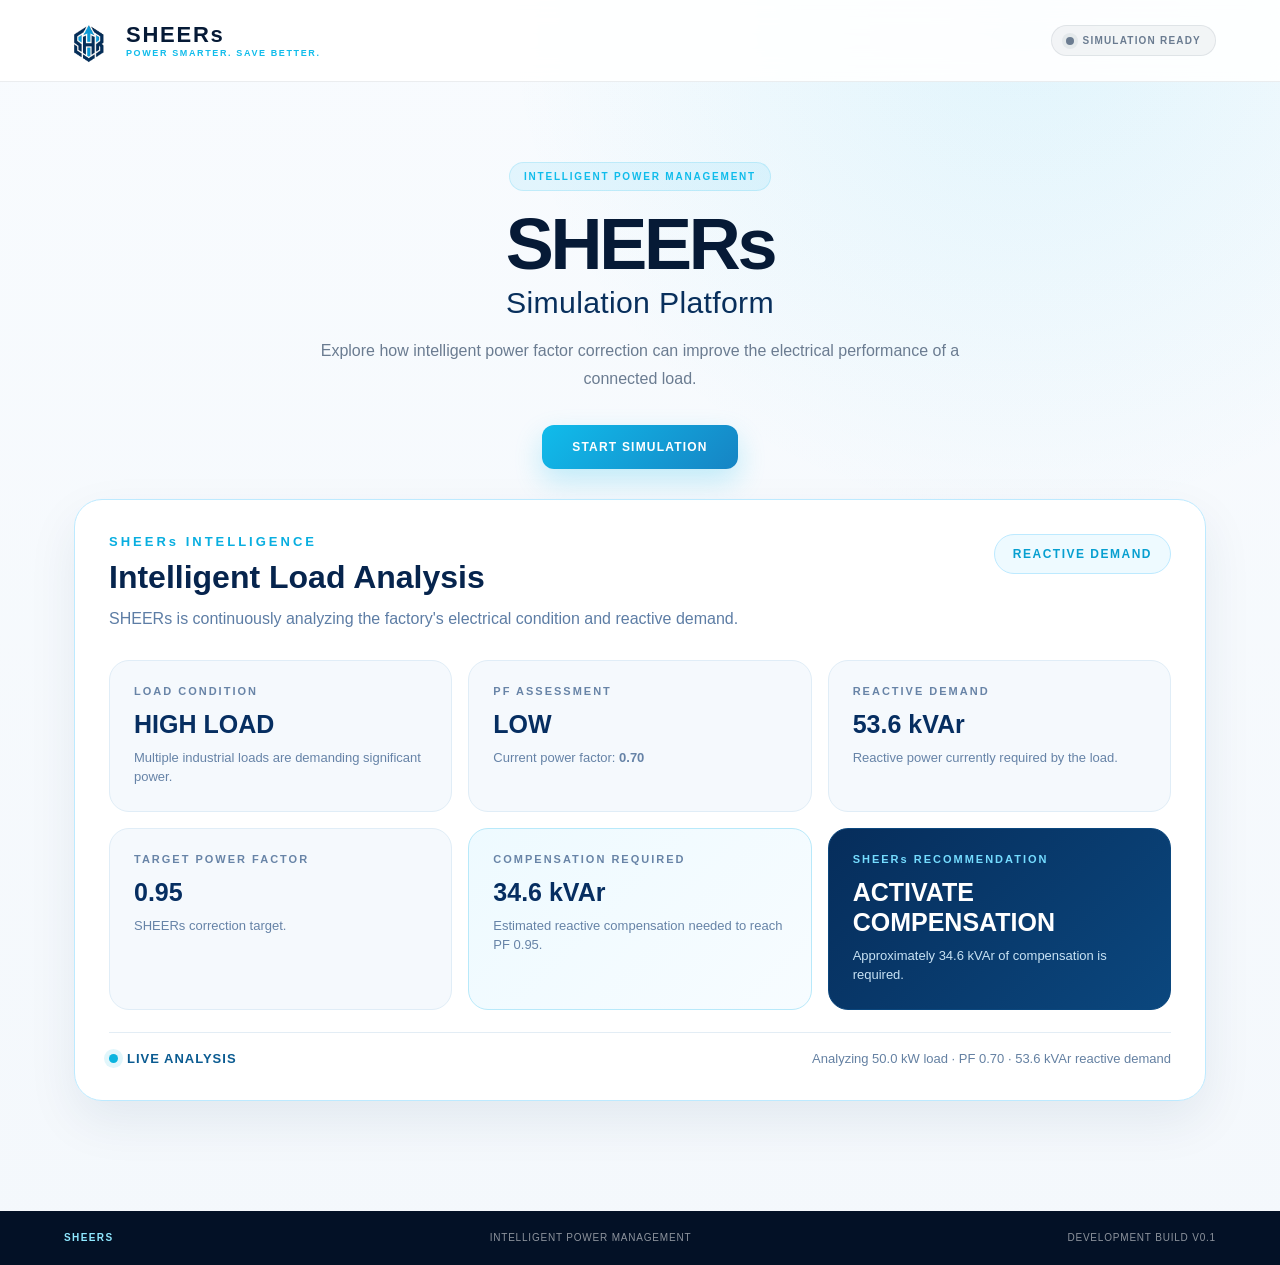
==== commit c35387a0: "Restore SHEERs homepage" ====
--- a/index.html
+++ b/index.html
@@ -10,17 +10,7 @@
         content="width=device-width, initial-scale=1.0"
     >
 
-    <meta
-        name="description"
-        content="SHEERs — Building intelligent electrical technologies for a smarter, more efficient future."
-    >
-
-    <meta
-        name="theme-color"
-        content="#061A36"
-    >
-
-    <title>SHEERs | Intelligent Electrical Technologies</title>
+    <title>SHEERs Simulator</title>
 
     <link
         rel="stylesheet"
@@ -36,888 +26,100 @@
 
 
     <!-- =====================================================
-         NAVIGATION
+         HEADER
          ===================================================== -->
 
-    <header class="site-header">
-
-        <nav class="main-nav">
-
-            <!-- BRAND -->
-
-            <a
-                href="#home"
-                class="site-brand"
+    <header class="app-header">
+
+        <div class="brand">
+
+            <img
+                src="assets/sheers-logo.png"
+                alt="SHEERs Logo"
+                class="brand-logo"
             >
 
-                <img
-                    src="assets/sheers-logo.png"
-                    alt="SHEERs Logo"
-                    class="site-logo"
-                >
-
-                <div class="site-brand-text">
-
-                    <strong>SHEERs</strong>
+            <div class="brand-text">
+
+                <h1>SHEERs</h1>
+
+                <p>
+                    Power Smarter. Save Better.
+                </p>
+
+            </div>
+
+        </div>
+
+
+        <div class="system-status">
+
+            <span
+                class="status-indicator"
+                id="statusIndicator"
+            ></span>
+
+            <span id="systemStatus">
+                SIMULATION READY
+            </span>
+
+        </div>
+
+    </header>
+
+
+
+    <!-- =====================================================
+         MAIN APPLICATION
+         ===================================================== -->
+
+    <main class="main-content">
+
+
+        <!-- =================================================
+             WELCOME STATE
+             ================================================= -->
+
+        <section
+            id="welcomeState"
+            class="application-state active-state"
+        >
+
+            <div class="welcome-section">
+
+                <p class="eyebrow">
+                    INTELLIGENT POWER MANAGEMENT
+                </p>
+
+
+                <h2>
+
+                    SHEERs
 
                     <span>
-                        Power Smarter. Save Better.
+                        Simulation Platform
                     </span>
 
-                </div>
-
-            </a>
-
-
-            <!-- DESKTOP NAVIGATION -->
-
-            <div class="nav-links">
-
-                <a href="#home">
-                    Home
-                </a>
-
-                <a href="#story">
-                    Our Story
-                </a>
-
-                <a href="#products">
-                    Products
-                </a>
-
-                <a href="#team">
-                    Team
-                </a>
-
-                <a href="#achievements">
-                    Achievements
-                </a>
-
-                <a href="#gallery">
-                    Gallery
-                </a>
-
-                <a href="#contact">
-                    Contact
-                </a>
-
-            </div>
-
-
-            <!-- SEARCH -->
-
-            <button
-                class="nav-search"
-                id="openSearch"
-                aria-label="Search SHEERs"
-            >
-
-                <span>
-                    SEARCH
-                </span>
-
-                <span>
-                    /
-                </span>
-
-            </button>
-
-
-            <!-- MOBILE MENU -->
-
-            <button
-                class="mobile-menu-button"
-                id="mobileMenuButton"
-                aria-label="Open navigation menu"
-            >
-
-                <span></span>
-                <span></span>
-                <span></span>
-
-            </button>
-
-        </nav>
-
-
-        <!-- MOBILE NAVIGATION -->
-
-        <div
-            class="mobile-nav"
-            id="mobileNav"
-        >
-
-            <a href="#home">
-                Home
-            </a>
-
-            <a href="#story">
-                Our Story
-            </a>
-
-            <a href="#products">
-                Products
-            </a>
-
-            <a href="#team">
-                Team
-            </a>
-
-            <a href="#achievements">
-                Achievements
-            </a>
-
-            <a href="#gallery">
-                Gallery
-            </a>
-
-            <a href="#contact">
-                Contact
-            </a>
-
-        </div>
-
-    </header>
-
-
-
-    <!-- =====================================================
-         SEARCH OVERLAY
-         ===================================================== -->
-
-    <div
-        class="search-overlay"
-        id="searchOverlay"
-    >
-
-        <div class="search-container">
-
-            <button
-                class="search-close"
-                id="closeSearch"
-                aria-label="Close search"
-            >
-                ×
-            </button>
-
-            <p class="section-eyebrow">
-                SHEERs SEARCH
-            </p>
-
-            <h2>
-                What are you looking for?
-            </h2>
-
-            <div class="search-input-wrapper">
-
-                <input
-                    type="search"
-                    id="productSearch"
-                    placeholder="Search products, technology, stories..."
-                    autocomplete="off"
-                >
-
-                <span>
-                    /
-                </span>
-
-            </div>
-
-            <div
-                class="search-results"
-                id="searchResults"
-            ></div>
-
-        </div>
-
-    </div>
-
-
-
-    <!-- =====================================================
-         HERO
-         ===================================================== -->
-
-    <main>
-
-
-        <section
-            id="home"
-            class="hero-section"
-        >
-
-            <div class="hero-content">
-
-                <p class="hero-eyebrow">
-                    ENGINEERING THE NEXT POSSIBILITY
-                </p>
-
-
-                <h1>
-
-                    Intelligent
-
-                    <span>
-                        Electrical Technology.
-                    </span>
-
-                </h1>
-
-
-                <p class="hero-description">
-
-                    SHEERs is an emerging electrical technology
-                    company building intelligent solutions that
-                    connect hardware, software and real-world
-                    engineering.
-
-                </p>
-
-
-                <div class="hero-actions">
-
-                    <a
-                        href="#products"
-                        class="primary-button"
-                    >
-                        Explore Our Products
-                    </a>
-
-                    <a
-                        href="#story"
-                        class="secondary-button"
-                    >
-                        Our Story
-                    </a>
-
-                </div>
-
-
-                <div class="hero-meta">
-
-                    <div>
-
-                        <strong>
-                            03
-                        </strong>
-
-                        <span>
-                            TECHNOLOGIES
-                        </span>
-
-                    </div>
-
-
-                    <div>
-
-                        <strong>
-                            2026
-                        </strong>
-
-                        <span>
-                            FOUNDED
-                        </span>
-
-                    </div>
-
-
-                    <div>
-
-                        <strong>
-                            01
-                        </strong>
-
-                        <span>
-                            VISION
-                        </span>
-
-                    </div>
-
-                </div>
-
-            </div>
-
-
-            <!-- HERO VISUAL -->
-
-            <div class="hero-visual">
-
-                <div class="hero-orbit hero-orbit-one"></div>
-
-                <div class="hero-orbit hero-orbit-two"></div>
-
-                <div class="hero-core">
-
-                    <img
-                        src="assets/sheers-logo.png"
-                        alt="SHEERs"
-                    >
-
-                </div>
-
-
-                <div class="hero-floating-card hero-card-top">
-
-                    <span>
-                        INTELLIGENCE
-                    </span>
-
-                    <strong>
-                        +++
-                    </strong>
-
-                </div>
-
-
-                <div class="hero-floating-card hero-card-bottom">
-
-                    <span>
-                        ENGINEERING
-                    </span>
-
-                    <strong>
-                        24 / 7
-                    </strong>
-
-                </div>
-
-            </div>
-
-        </section>
-
-
-
-        <!-- =====================================================
-             INTRODUCTION
-             ===================================================== -->
-
-        <section
-            class="intro-section"
-        >
-
-            <div class="section-label">
-
-                <span>
-                    01
-                </span>
-
-                <p>
-                    WHAT WE DO
-                </p>
-
-            </div>
-
-
-            <div class="intro-content">
-
-                <h2>
-
-                    From electrical
-                    <span>problems</span>
-
-                    to intelligent
-                    <span>solutions.</span>
-
                 </h2>
 
 
-                <p>
-
-                    We combine electrical engineering,
-                    embedded systems, software and intelligent
-                    monitoring to create technologies designed
-                    for the challenges of tomorrow.
-
-                </p>
-
-            </div>
-
-        </section>
-
-
-
-        <!-- =====================================================
-             PRODUCTS
-             ===================================================== -->
-
-        <section
-            id="products"
-            class="products-section"
-        >
-
-            <div class="section-heading">
-
-                <div>
-
-                    <p class="section-eyebrow">
-                        OUR TECHNOLOGIES
-                    </p>
-
-                    <h2>
-                        Built to solve.
-                    </h2>
-
-                </div>
-
-                <p>
-
-                    Our first generation of products focuses
-                    on electrical efficiency, intelligent
-                    measurement and AI-powered industrial
-                    monitoring.
-
-                </p>
-
-            </div>
-
-
-            <div class="products-grid">
-
-
-                <!-- PRODUCT 01 -->
-
-                <article
-                    class="product-card product-card-featured"
-                    data-search="power factor correction APFC electrical energy efficiency SHEERs"
-                >
-
-                    <div class="product-number">
-                        01
-                    </div>
-
-
-                    <div class="product-status">
-                        LIVE PRODUCT
-                    </div>
-
-
-                    <div class="product-icon">
-                        PF
-                    </div>
-
-
-                    <h3>
-                        Intelligent Power
-                        Factor Correction
-                    </h3>
-
-
-                    <p>
-
-                        An IoT-enabled solid-state power factor
-                        correction system designed to monitor
-                        electrical conditions and intelligently
-                        improve power quality.
-
-                    </p>
-
-
-                    <div class="product-tags">
-
-                        <span>
-                            IoT
-                        </span>
-
-                        <span>
-                            ESP32
-                        </span>
-
-                        <span>
-                            APFC
-                        </span>
-
-                        <span>
-                            TELEMETRY
-                        </span>
-
-                    </div>
-
-
-                    <a
-                        href="#power-factor"
-                        class="product-link"
-                    >
-
-                        Explore Product
-
-                        <span>
-                            →
-                        </span>
-
-                    </a>
-
-                </article>
-
-
-
-                <!-- PRODUCT 02 -->
-
-                <article
-                    class="product-card"
-                    data-search="concrete maturity meter construction monitoring temperature maturity"
-                >
-
-                    <div class="product-number">
-                        02
-                    </div>
-
-
-                    <div class="product-status coming-soon">
-                        COMING SOON
-                    </div>
-
-
-                    <div class="product-icon">
-                        CM
-                    </div>
-
-
-                    <h3>
-                        Concrete Maturity
-                        Meter
-                    </h3>
-
-
-                    <p>
-
-                        A smart measurement technology designed
-                        to help monitor concrete maturity and
-                        support more informed construction
-                        decisions.
-
-                    </p>
-
-
-                    <div class="product-tags">
-
-                        <span>
-                            SENSING
-                        </span>
-
-                        <span>
-                            IoT
-                        </span>
-
-                        <span>
-                            MONITORING
-                        </span>
-
-                    </div>
-
-
-                    <span class="product-link disabled">
-
-                        Coming Soon
-
-                        <span>
-                            →
-                        </span>
-
-                    </span>
-
-                </article>
-
-
-
-                <!-- PRODUCT 03 -->
-
-                <article
-                    class="product-card"
-                    data-search="AI wind turbine blade crack detection vibration edge intelligence cloud analytics renewable energy"
-                >
-
-                    <div class="product-number">
-                        03
-                    </div>
-
-
-                    <div class="product-status coming-soon">
-                        COMING SOON
-                    </div>
-
-
-                    <div class="product-icon">
-                        AI
-                    </div>
-
-
-                    <h3>
-                        AI-Based Wind
-                        Turbine Blade Detection
-                    </h3>
-
-
-                    <p>
-
-                        Real-time blade crack detection using
-                        edge intelligence, vibration analysis
-                        and cloud analytics.
-
-                    </p>
-
-
-                    <div class="product-tags">
-
-                        <span>
-                            AI
-                        </span>
-
-                        <span>
-                            EDGE
-                        </span>
-
-                        <span>
-                            VIBRATION
-                        </span>
-
-                        <span>
-                            CLOUD
-                        </span>
-
-                    </div>
-
-
-                    <span class="product-link disabled">
-
-                        Coming Soon
-
-                        <span>
-                            →
-                        </span>
-
-                    </span>
-
-                </article>
-
-
-            </div>
-
-
-            <!-- PRODUCT FUTURE -->
-
-            <div class="future-products">
-
-                <span>
-                    AND WE ARE JUST GETTING STARTED.
-                </span>
-
-                <p>
-
-                    As SHEERs grows, so will our portfolio
-                    of intelligent electrical technologies.
-
-                </p>
-
-            </div>
-
-        </section>
-
-
-
-        <!-- =====================================================
-             POWER FACTOR PRODUCT
-             ===================================================== -->
-
-        <section
-            id="power-factor"
-            class="product-detail-section"
-        >
-
-            <div class="product-detail-header">
-
-                <p class="section-eyebrow">
-                    SHEERs PRODUCT 01
-                </p>
-
-                <h2>
-                    Intelligent Power
-                    Factor Correction
-                </h2>
-
-                <p>
-
-                    Where electrical engineering meets
-                    intelligent monitoring.
-
-                </p>
-
-            </div>
-
-
-            <div class="product-detail-grid">
-
-
-                <div class="product-detail-copy">
-
-                    <span class="detail-label">
-                        THE PROBLEM
-                    </span>
-
-                    <h3>
-                        Electrical systems
-                        deserve better intelligence.
-                    </h3>
-
-                    <p>
-
-                        Industrial and commercial loads can
-                        create reactive power demand, reducing
-                        the effective utilization of electrical
-                        infrastructure.
-
-                    </p>
-
-
-                    <span class="detail-label">
-                        THE SHEERs APPROACH
-                    </span>
-
-                    <p>
-
-                        SHEERs combines sensing, intelligent
-                        control and solid-state switching to
-                        monitor and respond to changing
-                        electrical conditions.
-
-                    </p>
-
-
-                    <div class="detail-features">
-
-                        <div>
-
-                            <strong>
-                                IoT
-                            </strong>
-
-                            <span>
-                                Remote monitoring
-                            </span>
-
-                        </div>
-
-                        <div>
-
-                            <strong>
-                                PF
-                            </strong>
-
-                            <span>
-                                Power factor intelligence
-                            </span>
-
-                        </div>
-
-                        <div>
-
-                            <strong>
-                                SS
-                            </strong>
-
-                            <span>
-                                Solid-state switching
-                            </span>
-
-                        </div>
-
-                    </div>
-
-                </div>
-
-
-                <div class="product-detail-visual">
-
-                    <div class="technology-panel">
-
-                        <div class="technology-panel-top">
-
-                            <span>
-                                SHEERs POWER SYSTEM
-                            </span>
-
-                            <span class="live-dot">
-                                LIVE
-                            </span>
-
-                        </div>
-
-
-                        <div class="technology-display">
-
-                            <div>
-
-                                <span>
-                                    POWER FACTOR
-                                </span>
-
-                                <strong>
-                                    0.95
-                                </strong>
-
-                            </div>
-
-
-                            <div>
-
-                                <span>
-                                    STATUS
-                                </span>
-
-                                <strong>
-                                    OPTIMIZED
-                                </strong>
-
-                            </div>
-
-                        </div>
-
-
-                        <div class="technology-lines">
-
-                            <span></span>
-                            <span></span>
-                            <span></span>
-                            <span></span>
-
-                        </div>
-
-                    </div>
-
-                </div>
-
-            </div>
-
-
-            <div class="simulator-callout">
-
-                <div>
-
-                    <span class="section-eyebrow">
-                        EXPERIENCE THE TECHNOLOGY
-                    </span>
-
-                    <h3>
-                        See SHEERs in action.
-                    </h3>
-
-                    <p>
-
-                        Explore our interactive power factor
-                        correction simulation and see how
-                        electrical parameters change before
-                        and after correction.
-
-                    </p>
-
-                </div>
-
-
-                <a
-                    href="#simulator"
+                <p class="welcome-description">
+
+                    Explore how intelligent power factor
+                    correction can improve the electrical
+                    performance of a connected load.
+
+                </p>
+
+
+                <button
+                    id="startSimulation"
                     class="primary-button"
                 >
-                    Launch Simulator
-                </a>
+
+                    Start Simulation
+
+                </button>
 
             </div>
 
@@ -925,1515 +127,561 @@
 
 
 
-        <!-- =====================================================
-             SIMULATOR
-             ===================================================== -->
-
-        <section
-            id="simulator"
-            class="simulator-section"
-        >
-
-            <div class="simulator-header">
-
-                <p class="section-eyebrow">
-                    INTERACTIVE EXPERIENCE
+        <!-- =================================================
+     RUNNING STATE — FACTORY SCENARIO
+     ================================================= -->
+
+<section
+    id="runningState"
+    class="application-state"
+>
+
+    <div class="factory-container">
+
+        <!-- Factory Header -->
+
+        <div class="factory-heading">
+
+            <div>
+
+                <p class="eyebrow">
+                    INDUSTRIAL LOAD SIMULATION
                 </p>
 
                 <h2>
-                    SHEERs Power
-                    <span>Simulation</span>
+                    Factory Power System
                 </h2>
 
-                <p>
-
-                    Understand the electrical problem.
-                    Activate SHEERs.
-                    See the correction.
+                <p class="state-description">
+
+                    Three common industrial loads are
+                    operating simultaneously. Watch how
+                    the electrical demand changes.
 
                 </p>
 
             </div>
 
 
-            <!-- EXISTING SIMULATOR WILL BE RECONNECTED HERE -->
-
-            <div
-                id="simulatorApplication"
-                class="simulator-application"
-            >
-
-                <div
-                    id="welcomeState"
-                    class="application-state active-state"
-                >
-
-                    <div class="welcome-section">
-
-                        <p class="eyebrow">
-                            INTELLIGENT POWER MANAGEMENT
+            <div class="factory-status">
+
+                <span class="factory-status-dot"></span>
+
+                FACTORY ONLINE
+
+            </div>
+
+        </div>
+
+
+
+        <!-- Main Factory Area -->
+
+        <div class="factory-layout">
+
+
+            <!-- LOADS -->
+
+            <div class="loads-panel">
+
+                <div class="panel-heading">
+
+                    <div>
+
+                        <span class="panel-label">
+                            CONNECTED LOADS
+                        </span>
+
+                        <h3>
+                            Industrial Equipment
+                        </h3>
+
+                    </div>
+
+                    <span class="load-count">
+                        03 LOADS
+                    </span>
+
+                </div>
+
+
+
+                <!-- Motor -->
+
+                <div class="load-card">
+
+                    <div class="load-icon">
+                        M
+                    </div>
+
+                    <div class="load-information">
+
+                        <div class="load-title-row">
+
+                            <strong>
+                                Induction Motor
+                            </strong>
+
+                            <span class="load-running">
+                                RUNNING
+                            </span>
+
+                        </div>
+
+                        <p>
+                            Production drive
                         </p>
 
+                        <div class="load-bar">
+
+                            <span
+                                style="width: 82%"
+                            ></span>
+
+                        </div>
+
+                    </div>
+
+                    <strong class="load-power">
+                        22 kW
+                    </strong>
+
+                </div>
+
+
+
+                <!-- Compressor -->
+
+                <div class="load-card">
+
+                    <div class="load-icon">
+                        C
+                    </div>
+
+                    <div class="load-information">
+
+                        <div class="load-title-row">
+
+                            <strong>
+                                Air Compressor
+                            </strong>
+
+                            <span class="load-running">
+                                RUNNING
+                            </span>
+
+                        </div>
+
+                        <p>
+                            Pneumatic system
+                        </p>
+
+                        <div class="load-bar">
+
+                            <span
+                                style="width: 68%"
+                            ></span>
+
+                        </div>
+
+                    </div>
+
+                    <strong class="load-power">
+                        18 kW
+                    </strong>
+
+                </div>
+
+
+
+                <!-- Pump -->
+
+                <div class="load-card">
+
+                    <div class="load-icon">
+                        P
+                    </div>
+
+                    <div class="load-information">
+
+                        <div class="load-title-row">
+
+                            <strong>
+                                Industrial Pump
+                            </strong>
+
+                            <span class="load-running">
+                                RUNNING
+                            </span>
+
+                        </div>
+
+                        <p>
+                            Cooling & circulation
+                        </p>
+
+                        <div class="load-bar">
+
+                            <span
+                                style="width: 56%"
+                            ></span>
+
+                        </div>
+
+                    </div>
+
+                    <strong class="load-power">
+                        10 kW
+                    </strong>
+
+                </div>
+
+            </div>
+
+
+
+            <!-- ELECTRICAL CONDITION -->
+
+            <div class="electrical-panel">
+
+                <div class="panel-heading">
+
+                    <div>
+
+                        <span class="panel-label">
+                            ELECTRICAL CONDITION
+                        </span>
+
                         <h3>
-
-                            SHEERs
-
-                            <span>
-                                Simulation Platform
-                            </span>
-
+                            Before Correction
                         </h3>
 
-                        <p class="welcome-description">
-
-                            Explore how intelligent power factor
-                            correction can improve the electrical
-                            performance of a connected load.
-
+                    </div>
+
+                    <span class="condition-badge">
+                        ATTENTION
+                    </span>
+
+                </div>
+
+
+
+                <div class="metric-main">
+
+                    <span>
+                        POWER FACTOR
+                    </span>
+
+                    <strong id="powerFactorValue">
+    0.68
+</strong>
+
+                    <div class="metric-scale">
+
+                        <span
+                            style="width: 68%"
+                        ></span>
+
+                    </div>
+
+                    <p>
+                        Significant reactive demand
+                    </p>
+
+                </div>
+
+
+
+                <div class="metric-row">
+
+                    <div>
+
+                        <span>
+                            REAL POWER
+                        </span>
+
+                        <strong id="realPowerValue">
+                            50 kW
+                        </strong>
+
+                    </div>
+
+                    <div>
+
+                        <span>
+                            APPARENT POWER
+                        </span>
+
+                        <strong id="apparentPowerValue">
+                            73.5 kVA
+                        </strong>
+
+                    </div>
+
+                </div>
+
+
+
+                <div class="metric-row">
+
+                    <div>
+
+                        <span>
+                            REACTIVE POWER
+                        </span>
+
+                        <strong id="reactivePowerValue">
+                            53.9 kVAr
+                        </strong>
+
+                    </div>
+
+                    <div>
+
+                        <span>
+                            SYSTEM STATE
+                        </span>
+
+                        <strong id="systemStateValue">
+                            UNCORRECTED
+                        </strong>
+
+                    </div>
+
+                </div>
+
+
+
+                <div class="problem-message">
+
+                    <div class="problem-symbol">
+                        !
+                    </div>
+
+                    <div>
+
+                        <strong>
+                            Reactive power is present
+                        </strong>
+
+                        <p>
+                            The equipment needs more
+                            apparent power than the useful
+                            work alone requires.
                         </p>
 
-                        <button
-                            id="startSimulation"
-                            class="primary-button"
-                        >
-                            Start Simulation
-                        </button>
-
-                    </div>
-
-                </div>
-
-
-                <!-- RUNNING STATE -->
-
-                <section
-                    id="runningState"
-                    class="application-state"
-                >
-
-                    <div class="factory-container">
-
-                        <div class="factory-heading">
-
-                            <div>
-
-                                <p class="eyebrow">
-                                    INDUSTRIAL LOAD SIMULATION
-                                </p>
-
-                                <h3>
-                                    Factory Power System
-                                </h3>
-
-                                <p class="state-description">
-
-                                    Three common industrial loads
-                                    are operating simultaneously.
-                                    Watch how the electrical demand
-                                    changes.
-
-                                </p>
-
-                            </div>
-
-
-                            <div class="factory-status">
-
-                                <span class="factory-status-dot"></span>
-
-                                FACTORY ONLINE
-
-                            </div>
-
-                        </div>
-
-
-                        <div class="factory-layout">
-
-
-                            <!-- LOADS -->
-
-                            <div class="loads-panel">
-
-                                <div class="panel-heading">
-
-                                    <div>
-
-                                        <span class="panel-label">
-                                            CONNECTED LOADS
-                                        </span>
-
-                                        <h3>
-                                            Industrial Equipment
-                                        </h3>
-
-                                    </div>
-
-                                    <span class="load-count">
-                                        03 LOADS
-                                    </span>
-
-                                </div>
-
-
-                                <div class="load-card">
-
-                                    <div class="load-icon">
-                                        M
-                                    </div>
-
-                                    <div class="load-information">
-
-                                        <div class="load-title-row">
-
-                                            <strong>
-                                                Induction Motor
-                                            </strong>
-
-                                            <span class="load-running">
-                                                RUNNING
-                                            </span>
-
-                                        </div>
-
-                                        <p>
-                                            Production drive
-                                        </p>
-
-                                        <div class="load-bar">
-
-                                            <span
-                                                style="width: 82%"
-                                            ></span>
-
-                                        </div>
-
-                                    </div>
-
-                                    <strong class="load-power">
-                                        22 kW
-                                    </strong>
-
-                                </div>
-
-
-                                <div class="load-card">
-
-                                    <div class="load-icon">
-                                        C
-                                    </div>
-
-                                    <div class="load-information">
-
-                                        <div class="load-title-row">
-
-                                            <strong>
-                                                Air Compressor
-                                            </strong>
-
-                                            <span class="load-running">
-                                                RUNNING
-                                            </span>
-
-                                        </div>
-
-                                        <p>
-                                            Pneumatic system
-                                        </p>
-
-                                        <div class="load-bar">
-
-                                            <span
-                                                style="width: 68%"
-                                            ></span>
-
-                                        </div>
-
-                                    </div>
-
-                                    <strong class="load-power">
-                                        18 kW
-                                    </strong>
-
-                                </div>
-
-
-                                <div class="load-card">
-
-                                    <div class="load-icon">
-                                        P
-                                    </div>
-
-                                    <div class="load-information">
-
-                                        <div class="load-title-row">
-
-                                            <strong>
-                                                Industrial Pump
-                                            </strong>
-
-                                            <span class="load-running">
-                                                RUNNING
-                                            </span>
-
-                                        </div>
-
-                                        <p>
-                                            Cooling & circulation
-                                        </p>
-
-                                        <div class="load-bar">
-
-                                            <span
-                                                style="width: 56%"
-                                            ></span>
-
-                                        </div>
-
-                                    </div>
-
-                                    <strong class="load-power">
-                                        10 kW
-                                    </strong>
-
-                                </div>
-
-                            </div>
-
-
-                            <!-- ELECTRICAL PANEL -->
-
-                            <div class="electrical-panel">
-
-                                <div class="panel-heading">
-
-                                    <div>
-
-                                        <span class="panel-label">
-                                            ELECTRICAL CONDITION
-                                        </span>
-
-                                        <h3>
-                                            Before Correction
-                                        </h3>
-
-                                    </div>
-
-                                    <span class="condition-badge">
-                                        ATTENTION
-                                    </span>
-
-                                </div>
-
-
-                                <div class="metric-main">
-
-                                    <span>
-                                        POWER FACTOR
-                                    </span>
-
-                                    <strong id="powerFactorValue">
-                                        0.68
-                                    </strong>
-
-                                    <div class="metric-scale">
-
-                                        <span
-                                            style="width: 68%"
-                                        ></span>
-
-                                    </div>
-
-                                    <p>
-                                        Significant reactive demand
-                                    </p>
-
-                                </div>
-
-
-                                <div class="metric-row">
-
-                                    <div>
-
-                                        <span>
-                                            REAL POWER
-                                        </span>
-
-                                        <strong id="realPowerValue">
-                                            50 kW
-                                        </strong>
-
-                                    </div>
-
-                                    <div>
-
-                                        <span>
-                                            APPARENT POWER
-                                        </span>
-
-                                        <strong id="apparentPowerValue">
-                                            73.5 kVA
-                                        </strong>
-
-                                    </div>
-
-                                </div>
-
-
-                                <div class="metric-row">
-
-                                    <div>
-
-                                        <span>
-                                            REACTIVE POWER
-                                        </span>
-
-                                        <strong id="reactivePowerValue">
-                                            53.9 kVAr
-                                        </strong>
-
-                                    </div>
-
-                                    <div>
-
-                                        <span>
-                                            SYSTEM STATE
-                                        </span>
-
-                                        <strong id="systemStateValue">
-                                            UNCORRECTED
-                                        </strong>
-
-                                    </div>
-
-                                </div>
-
-
-                                <div class="problem-message">
-
-                                    <div class="problem-symbol">
-                                        !
-                                    </div>
-
-                                    <div>
-
-                                        <strong>
-                                            Reactive power is present
-                                        </strong>
-
-                                        <p>
-
-                                            The equipment needs more
-                                            apparent power than the
-                                            useful work alone requires.
-
-                                        </p>
-
-                                    </div>
-
-                                </div>
-
-
-                                <button
-                                    id="activateSheers"
-                                    class="primary-button"
-                                >
-                                    Activate SHEERs
-                                </button>
-
-                            </div>
-
-                        </div>
-
-
-                        <div class="factory-explanation">
-
-                            <span>
-                                WHAT'S HAPPENING?
-                            </span>
-
-                            <p>
-
-                                The machines are doing useful work,
-                                but their inductive nature also
-                                creates reactive power. This
-                                increases the apparent power the
-                                electrical system must supply.
-
-                            </p>
-
-                        </div>
-
-                    </div>
-
-                </section>
-
-
-                <!-- ACTIVE STATE -->
-
-                <section
-                    id="activeState"
-                    class="application-state"
-                >
-
-                    <div class="state-container">
-
-                        <p class="eyebrow">
-                            SHEERs ACTIVE
-                        </p>
-
-                        <h3>
-                            Intelligent correction enabled
-                        </h3>
-
-                        <p class="state-description">
-
-                            SHEERs is actively monitoring and
-                            correcting the simulated electrical
-                            system.
-
-                        </p>
-
-
-                        <div class="state-card active-card">
-
-                            <div class="active-indicator">
-
-                                <span></span>
-
-                                SYSTEM ACTIVE
-
-                            </div>
-
-                            <h3>
-                                Power factor correction running
-                            </h3>
-
-                            <p>
-                                Electrical parameters are being
-                                continuously monitored.
-                            </p>
-
-                        </div>
-
-
-                        <button
-                            id="showResults"
-                            class="primary-button"
-                        >
-                            View Results
-                        </button>
-
-                    </div>
-
-                </section>
-
-
-                <!-- RESULTS -->
-
-                <section
-                    id="resultsState"
-                    class="application-state"
-                >
-
-                    <div class="state-container">
-
-                        <p class="eyebrow">
-                            SIMULATION RESULTS
-                        </p>
-
-                        <h3>
-                            SHEERs Performance
-                        </h3>
-
-                        <p class="state-description">
-                            Simulation completed successfully.
-                        </p>
-
-
-                        <div class="results-grid">
-
-                            <div class="result-card">
-
-                                <span>
-                                    POWER FACTOR
-                                </span>
-
-                                <strong>
-                                    0.95
-                                </strong>
-
-                            </div>
-
-
-                            <div class="result-card">
-
-                                <span>
-                                    APPARENT POWER
-                                </span>
-
-                                <strong>
-                                    52.6 kVA
-                                </strong>
-
-                            </div>
-
-
-                            <div class="result-card">
-
-                                <span>
-                                    REACTIVE POWER
-                                </span>
-
-                                <strong>
-                                    16.4 kVAr
-                                </strong>
-
-                            </div>
-
-
-                            <div class="result-card">
-
-                                <span>
-                                    SYSTEM STATUS
-                                </span>
-
-                                <strong>
-                                    OPTIMIZED
-                                </strong>
-
-                            </div>
-
-                        </div>
-
-
-                        <button
-                            id="restartSimulation"
-                            class="secondary-button"
-                        >
-                            Run Again
-                        </button>
-
-                    </div>
-
-                </section>
-
-            </div>
-
-        </section>
-
-
-
-        <!-- =====================================================
-             STORY
-             ===================================================== -->
-
-        <section
-            id="story"
-            class="story-section"
-        >
-
-            <div class="section-label">
-
-                <span>
-                    02
-                </span>
-
-                <p>
-                    OUR STORY
-                </p>
-
-            </div>
-
-
-            <div class="story-heading">
-
-                <p class="section-eyebrow">
-                    IT STARTED WITH A CLASSROOM.
-                </p>
-
-                <h2>
-                    Three people.
-                    <span>One journey.</span>
-                </h2>
-
-                <p>
-
-                    SHEERs wasn't born in a boardroom.
-                    It started in a classroom, through
-                    friendship, mentorship, projects and
-                    a shared desire to build something real.
-
-                </p>
-
-            </div>
-
-
-            <div class="story-timeline">
-
-
-                <!-- 2023 -->
-
-                <div class="story-event">
-
-                    <div class="story-year">
-                        2023
-                    </div>
-
-                    <div class="story-marker"></div>
-
-                    <div class="story-event-content">
-
-                        <span>
-                            THE BEGINNING
-                        </span>
-
-                        <h3>
-                            First day. First connection.
-                        </h3>
-
-                        <p>
-
-                            Sairaj Kharat and Harshvardhan Khade
-                            met on their first day of college at
-                            Maharashtra Institute of Technology,
-                            Chhatrapati Sambhajinagar.
-
-                        </p>
-
-                    </div>
-
-                </div>
-
-
-                <!-- FIRST LECTURE -->
-
-                <div class="story-event">
-
-                    <div class="story-year">
-                        AUG
-                    </div>
-
-                    <div class="story-marker"></div>
-
-                    <div class="story-event-content">
-
-                        <span>
-                            FIRST LECTURE
-                        </span>
-
-                        <h3>
-                            PPL — Principles of Programming Language
-                        </h3>
-
-                        <p>
-
-                            Their very first lecture was C Programming,
-                            taught by Prof. Roopali Palwe.
-
-                            That classroom would eventually become
-                            the starting point of a much bigger journey.
-
-                        </p>
-
-                    </div>
-
-                </div>
-
-
-                <!-- COLLABORATION -->
-
-                <div class="story-event">
-
-                    <div class="story-year">
-                        2023 — 26
-                    </div>
-
-                    <div class="story-marker"></div>
-
-                    <div class="story-event-content">
-
-                        <span>
-                            BUILDING TOGETHER
-                        </span>
-
-                        <h3>
-                            Projects. Competitions. Experience.
-                        </h3>
-
-                        <p>
-
-                            Sairaj brought his programming and
-                            software foundation.
-
-                            Harshvardhan brought his strong hardware
-                            and electronics foundation.
-
-                            Roopali brought mentorship, guidance
-                            and strategy.
-
-                            Together they worked on projects and
-                            competitions across their college journey.
-
-                        </p>
-
-                    </div>
-
-                </div>
-
-
-                <!-- AUTONATION -->
-
-                <div class="story-event">
-
-                    <div class="story-year">
-                        JUL 2026
-                    </div>
-
-                    <div class="story-marker"></div>
-
-                    <div class="story-event-content">
-
-                        <span>
-                            THE IDEA
-                        </span>
-
-                        <h3>
-                            Autonation Expo 2026
-                        </h3>
-
-                        <p>
-
-                            During a visit to Autonation Expo 2026
-                            in Goregaon, Mumbai, Sairaj encountered
-                            a team demonstrating a power-factor-related
-                            device.
-
-                            The thought emerged:
-
-                        </p>
-
-                        <blockquote>
-                            "Why can't we build our own?"
-                        </blockquote>
-
-                    </div>
-
-                </div>
-
-
-                <!-- BIRTH -->
-
-                <div class="story-event story-event-final">
-
-                    <div class="story-year">
-                        22 AUG
-                    </div>
-
-                    <div class="story-marker"></div>
-
-                    <div class="story-event-content">
-
-                        <span>
-                            SHEERs
-                        </span>
-
-                        <h3>
-                            And SHEERs was born.
-                        </h3>
-
-                        <p>
-
-                            Sairaj discussed the idea with
-                            Prof. Roopali Palwe.
-
-                            On 22 August 2026, the journey that
-                            began inside a classroom became
-                            something new:
-
-                        </p>
-
-                        <strong class="story-final-line">
-                            An engineering venture built to solve
-                            real-world problems.
-
-                        </strong>
-
-                    </div>
-
-                </div>
-
-            </div>
-
-        </section>
-
-
-
-        <!-- =====================================================
-             TEAM
-             ===================================================== -->
-
-        <section
-            id="team"
-            class="team-section"
-        >
-
-            <div class="section-heading">
-
-                <div>
-
-                    <p class="section-eyebrow">
-                        THE PEOPLE BEHIND SHEERs
-                    </p>
-
-                    <h2>
-                        Built by people
-                        who build together.
-                    </h2>
-
-                </div>
-
-                <p>
-
-                    Three different strengths.
-                    One shared vision.
-
-                </p>
-
-            </div>
-
-
-            <div class="team-grid">
-
-
-                <!-- SAIRAJ -->
-
-                <article class="team-card">
-
-                    <div class="team-card-number">
-                        01
-                    </div>
-
-                    <div class="team-avatar">
-                        SK
-                    </div>
-
-                    <span class="team-role">
-                        COO
-                    </span>
-
-                    <h3>
-                        Sairaj Kharat
-                    </h3>
-
-                    <p>
-
-                        Software, programming and product
-                        technology.
-
-                    </p>
-
-                    <div class="team-focus">
-
-                        <span>
-                            SOFTWARE
-                        </span>
-
-                        <span>
-                            IoT
-                        </span>
-
-                        <span>
-                            PRODUCT
-                        </span>
-
-                    </div>
-
-                </article>
-
-
-                <!-- HARSHVARDHAN -->
-
-                <article class="team-card">
-
-                    <div class="team-card-number">
-                        02
-                    </div>
-
-                    <div class="team-avatar">
-                        HK
-                    </div>
-
-                    <span class="team-role">
-                        CTO
-                    </span>
-
-                    <h3>
-                        Harshvardhan Khade
-                    </h3>
-
-                    <p>
-
-                        Hardware, electronics and
-                        engineering systems.
-
-                    </p>
-
-                    <div class="team-focus">
-
-                        <span>
-                            HARDWARE
-                        </span>
-
-                        <span>
-                            ELECTRONICS
-                        </span>
-
-                        <span>
-                            SYSTEMS
-                        </span>
-
-                    </div>
-
-                </article>
-
-
-                <!-- ROOPALI -->
-
-                <article class="team-card">
-
-                    <div class="team-card-number">
-                        03
-                    </div>
-
-                    <div class="team-avatar">
-                        RP
-                    </div>
-
-                    <span class="team-role">
-                        CEO
-                    </span>
-
-                    <h3>
-                        Roopali Palwe
-                    </h3>
-
-                    <p>
-
-                        Strategy, mentorship and the
-                        guidance behind the journey.
-
-                    </p>
-
-                    <div class="team-focus">
-
-                        <span>
-                            STRATEGY
-                        </span>
-
-                        <span>
-                            MENTORSHIP
-                        </span>
-
-                        <span>
-                            VISION
-                        </span>
-
-                    </div>
-
-                </article>
-
-
-            </div>
-
-
-            <div class="team-statement">
-
-                <p>
-                    <span>
-                        SOFTWARE
-                    </span>
-
-                    +
-
-                    <span>
-                        HARDWARE
-                    </span>
-
-                    +
-
-                    <span>
-                        GUIDANCE
-                    </span>
-
-                    =
-
-                    <strong>
-                        SHEERs
-                    </strong>
-
-                </p>
-
-            </div>
-
-        </section>
-
-
-
-        <!-- =====================================================
-             ACHIEVEMENTS
-             ===================================================== -->
-
-        <section
-            id="achievements"
-            class="achievements-section"
-        >
-
-            <div class="section-label">
-
-                <span>
-                    03
-                </span>
-
-                <p>
-                    MILESTONES
-                </p>
-
-            </div>
-
-
-            <div class="achievement-heading">
-
-                <p class="section-eyebrow">
-                    THE JOURNEY HAS BEGUN
-                </p>
-
-                <h2>
-                    Small beginning.
-                    <span>Big ambition.</span>
-                </h2>
-
-            </div>
-
-
-            <div class="achievement-list">
-
-
-                <!-- FOUNDING -->
-
-                <article class="achievement-item">
-
-                    <div class="achievement-date">
-                        22.08.2026
-                    </div>
-
-                    <div class="achievement-content">
-
-                        <span>
-                            FOUNDATION
-                        </span>
-
-                        <h3>
-                            SHEERs Founded
-                        </h3>
-
-                        <p>
-
-                            SHEERs officially began its journey
-                            as an emerging electrical technology
-                            venture.
-
-                        </p>
-
-                    </div>
-
-                    <div class="achievement-mark">
-                        01
-                    </div>
-
-                </article>
-
-
-                <!-- FUND MY CRAZY -->
-
-                <article class="achievement-item achievement-highlight">
-
-                    <div class="achievement-date">
-                        2026
-                    </div>
-
-                    <div class="achievement-content">
-
-                        <span>
-                            FUND MY CRAZY
-                        </span>
-
-                        <h3>
-                            Build Night Champion
-                        </h3>
-
-                        <p>
-
-                            SHEERs emerged as the winner among
-                            20 startup ideas at Fund My Crazy:
-                            Build Night Champion.
-
-                        </p>
-
-                        <div class="achievement-awards">
-
-                            <span>
-                                ₹10 LAKH CASH PRIZE
-                            </span>
-
-                            <span>
-                                GOOGLE PIXEL 11 NOMINATION
-                            </span>
-
-                            <span>
-                                CERTIFICATE OF AWARD
-                            </span>
-
-                        </div>
-
-                    </div>
-
-                    <div class="achievement-mark">
-                        ★
-                    </div>
-
-                </article>
-
-
-                <!-- UPCOMING -->
-
-                <article class="achievement-item">
-
-                    <div class="achievement-date">
-                        03.09.2026
-                    </div>
-
-                    <div class="achievement-content">
-
-                        <span>
-                            UPCOMING
-                        </span>
-
-                        <h3>
-                            PolyExplore IdeaPitch 2026
-                        </h3>
-
-                        <p>
-
-                            SHEERs will represent its startup
-                            at the Plastic & Polymer Department's
-                            IdeaPitch event.
-
-                        </p>
-
-                    </div>
-
-                    <div class="achievement-mark">
-                        03
-                    </div>
-
-                </article>
-
-
-            </div>
-
-        </section>
-
-
-
-        <!-- =====================================================
-             GALLERY
-             ===================================================== -->
-
-        <section
-            id="gallery"
-            class="gallery-section"
-        >
-
-            <div class="section-heading">
-
-                <div>
-
-                    <p class="section-eyebrow">
-                        OUR JOURNEY
-                    </p>
-
-                    <h2>
-                        Moments that
-                        made SHEERs.
-                    </h2>
-
-                </div>
-
-                <p>
-
-                    A growing collection of the people,
-                    places, projects and moments behind
-                    the journey.
-
-                </p>
-
-            </div>
-
-
-            <div class="gallery-grid">
-
-
-                <div class="gallery-card gallery-large">
-
-                    <div class="gallery-placeholder">
-
-                        <span>
-                            YOUR PHOTO
-                        </span>
-
-                        <strong>
-                            SHEERs TEAM
-                        </strong>
-
-                    </div>
-
-                </div>
-
-
-                <div class="gallery-card">
-
-                    <div class="gallery-placeholder">
-
-                        <span>
-                            YOUR PHOTO
-                        </span>
-
-                        <strong>
-                            PROJECTS
-                        </strong>
-
-                    </div>
-
-                </div>
-
-
-                <div class="gallery-card">
-
-                    <div class="gallery-placeholder">
-
-                        <span>
-                            YOUR PHOTO
-                        </span>
-
-                        <strong>
-                            EVENTS
-                        </strong>
-
-                    </div>
-
-                </div>
-
-
-                <div class="gallery-card">
-
-                    <div class="gallery-placeholder">
-
-                        <span>
-                            YOUR PHOTO
-                        </span>
-
-                        <strong>
-                            PROTOTYPES
-                        </strong>
-
-                    </div>
-
-                </div>
-
-
-                <div class="gallery-card">
-
-                    <div class="gallery-placeholder">
-
-                        <span>
-                            YOUR PHOTO
-                        </span>
-
-                        <strong>
-                            ACHIEVEMENTS
-                        </strong>
-
-                    </div>
-
-                </div>
-
-
-            </div>
-
-        </section>
-
-
-
-        <!-- =====================================================
-             FUTURE
-             ===================================================== -->
-
-        <section class="future-section">
-
-            <div class="future-inner">
-
-                <p class="section-eyebrow">
-                    THE ROAD AHEAD
-                </p>
-
-                <h2>
-
-                    This is only
-                    <span>the beginning.</span>
-
-                </h2>
-
-                <p>
-
-                    Today, we're building intelligent
-                    electrical technologies.
-
-                    Tomorrow, we're building much more.
-
-                </p>
-
-
-                <div class="future-line">
-
-                    <span>
-                        PRODUCT 01
-                    </span>
-
-                    <span>
-                        PRODUCT 02
-                    </span>
-
-                    <span>
-                        PRODUCT 03
-                    </span>
-
-                    <span>
-                        MORE TO COME
-                    </span>
-
-                </div>
-
-            </div>
-
-        </section>
-
-
-
-        <!-- =====================================================
-             CONTACT
-             ===================================================== -->
-
-        <section
-            id="contact"
-            class="contact-section"
-        >
-
-            <div class="contact-heading">
-
-                <p class="section-eyebrow">
-                    CONTACT SHEERs
-                </p>
-
-                <h2>
-
-                    Let's build
-                    <span>what's next.</span>
-
-                </h2>
-
-                <p>
-
-                    Have an idea, collaboration opportunity,
-                    technical question or simply want to know
-                    more about SHEERs?
-
-                    We'd love to hear from you.
-
-                </p>
-
-            </div>
-
-
-            <div class="contact-grid">
-
-
-                <div class="contact-card">
-
-                    <span>
-                        GENERAL
-                    </span>
-
-                    <h3>
-                        Get in touch
-                    </h3>
-
-                    <a href="mailto:contact@sheers.in">
-                        contact@sheers.in
-                    </a>
-
-                </div>
-
-
-                <div class="contact-card">
-
-                    <span>
-                        COMPANY
-                    </span>
-
-                    <h3>
-                        SHEERs
-                    </h3>
-
-                    <p>
-                        Intelligent Electrical Technologies
-                    </p>
-
-                </div>
-
-
-                <div class="contact-card">
-
-                    <span>
-                        WEB
-                    </span>
-
-                    <h3>
-                        sheers.in
-                    </h3>
-
-                    <a href="#home">
-                        Visit SHEERs
-                    </a>
-
-                </div>
-
-            </div>
-
-
-            <div class="contact-cta">
-
-                <a
-                    href="mailto:contact@sheers.in"
+                    </div>
+
+                </div>
+
+
+
+                <button
+                    id="activateSheers"
                     class="primary-button"
                 >
-                    Contact SHEERs
-                </a>
+
+                    Activate SHEERs
+
+                </button>
 
             </div>
 
+        </div>
+
+
+
+        <!-- Bottom Explanation -->
+
+        <div class="factory-explanation">
+
+            <span>
+                WHAT'S HAPPENING?
+            </span>
+
+            <p>
+
+                The machines are doing useful work,
+                but their inductive nature also creates
+                reactive power. This increases the
+                apparent power the electrical system
+                must supply.
+
+            </p>
+
+        </div>
+
+    </div>
+
+</section>
+
+
+        <!-- =================================================
+             ACTIVE STATE
+             ================================================= -->
+
+        <section
+            id="activeState"
+            class="application-state"
+        >
+
+            <div class="state-container">
+
+                <p class="eyebrow">
+                    SHEERs ACTIVE
+                </p>
+
+
+                <h2>
+                    Intelligent correction enabled
+                </h2>
+
+
+                <p class="state-description">
+
+                    SHEERs is actively monitoring and
+                    correcting the simulated electrical system.
+
+                </p>
+
+
+                <div class="state-card active-card">
+
+                    <div class="active-indicator">
+
+                        <span></span>
+
+                        SYSTEM ACTIVE
+
+                    </div>
+
+
+                    <h3>
+                        Power factor correction running
+                    </h3>
+
+
+                    <p>
+                        Electrical parameters are being
+                        continuously monitored.
+                    </p>
+
+                </div>
+
+
+                <button
+                    id="showResults"
+                    class="primary-button"
+                >
+
+                    View Results
+
+                </button>
+
+            </div>
+
         </section>
 
+
+
+        <!-- =================================================
+             RESULTS STATE
+             ================================================= -->
+
+        <section
+            id="resultsState"
+            class="application-state"
+        >
+
+            <div class="state-container">
+
+                <p class="eyebrow">
+                    SIMULATION RESULTS
+                </p>
+
+
+                <h2>
+                    SHEERs Performance
+                </h2>
+
+
+                <p class="state-description">
+
+                    Simulation completed successfully.
+
+                </p>
+
+
+                <div class="results-grid">
+
+
+                    <div class="result-card">
+
+                        <span>
+                            POWER FACTOR
+                        </span>
+
+                        <strong>
+                            0.95
+                        </strong>
+
+                    </div>
+
+
+                    <div class="result-card">
+
+                        <span>
+                            APPARENT POWER
+                        </span>
+
+                        <strong>
+                            52.6 kVA
+                        </strong>
+
+                    </div>
+
+
+                    <div class="result-card">
+
+                        <span>
+                            REACTIVE POWER
+                        </span>
+
+                        <strong>
+                            16.4 kVAr
+                        </strong>
+
+                    </div>
+
+
+                    <div class="result-card">
+
+                        <span>
+                            SYSTEM STATUS
+                        </span>
+
+                        <strong>
+                            OPTIMIZED
+                        </strong>
+
+                    </div>
+
+
+                </div>
+
+
+                <button
+                    id="restartSimulation"
+                    class="secondary-button"
+                >
+
+                    Run Again
+
+                </button>
+
+            </div>
+
+        </section>
 
     </main>
 
@@ -2443,74 +691,19 @@
          FOOTER
          ===================================================== -->
 
-    <footer class="site-footer">
-
-        <div class="footer-main">
-
-            <div class="footer-brand">
-
-                <img
-                    src="assets/sheers-logo.png"
-                    alt="SHEERs Logo"
-                >
-
-                <div>
-
-                    <strong>
-                        SHEERs
-                    </strong>
-
-                    <p>
-                        Power Smarter. Save Better.
-                    </p>
-
-                </div>
-
-            </div>
-
-
-            <div class="footer-links">
-
-                <a href="#home">
-                    Home
-                </a>
-
-                <a href="#products">
-                    Products
-                </a>
-
-                <a href="#story">
-                    Story
-                </a>
-
-                <a href="#team">
-                    Team
-                </a>
-
-                <a href="#contact">
-                    Contact
-                </a>
-
-            </div>
-
-        </div>
-
-
-        <div class="footer-bottom">
-
-            <span>
-                © 2026 SHEERs
-            </span>
-
-            <span>
-                Intelligent Electrical Technologies
-            </span>
-
-            <span>
-                Built with purpose.
-            </span>
-
-        </div>
+    <footer class="app-footer">
+
+        <span>
+            SHEERs
+        </span>
+
+        <span>
+            Intelligent Power Management
+        </span>
+
+        <span>
+            DEVELOPMENT BUILD v0.1
+        </span>
 
     </footer>
 
